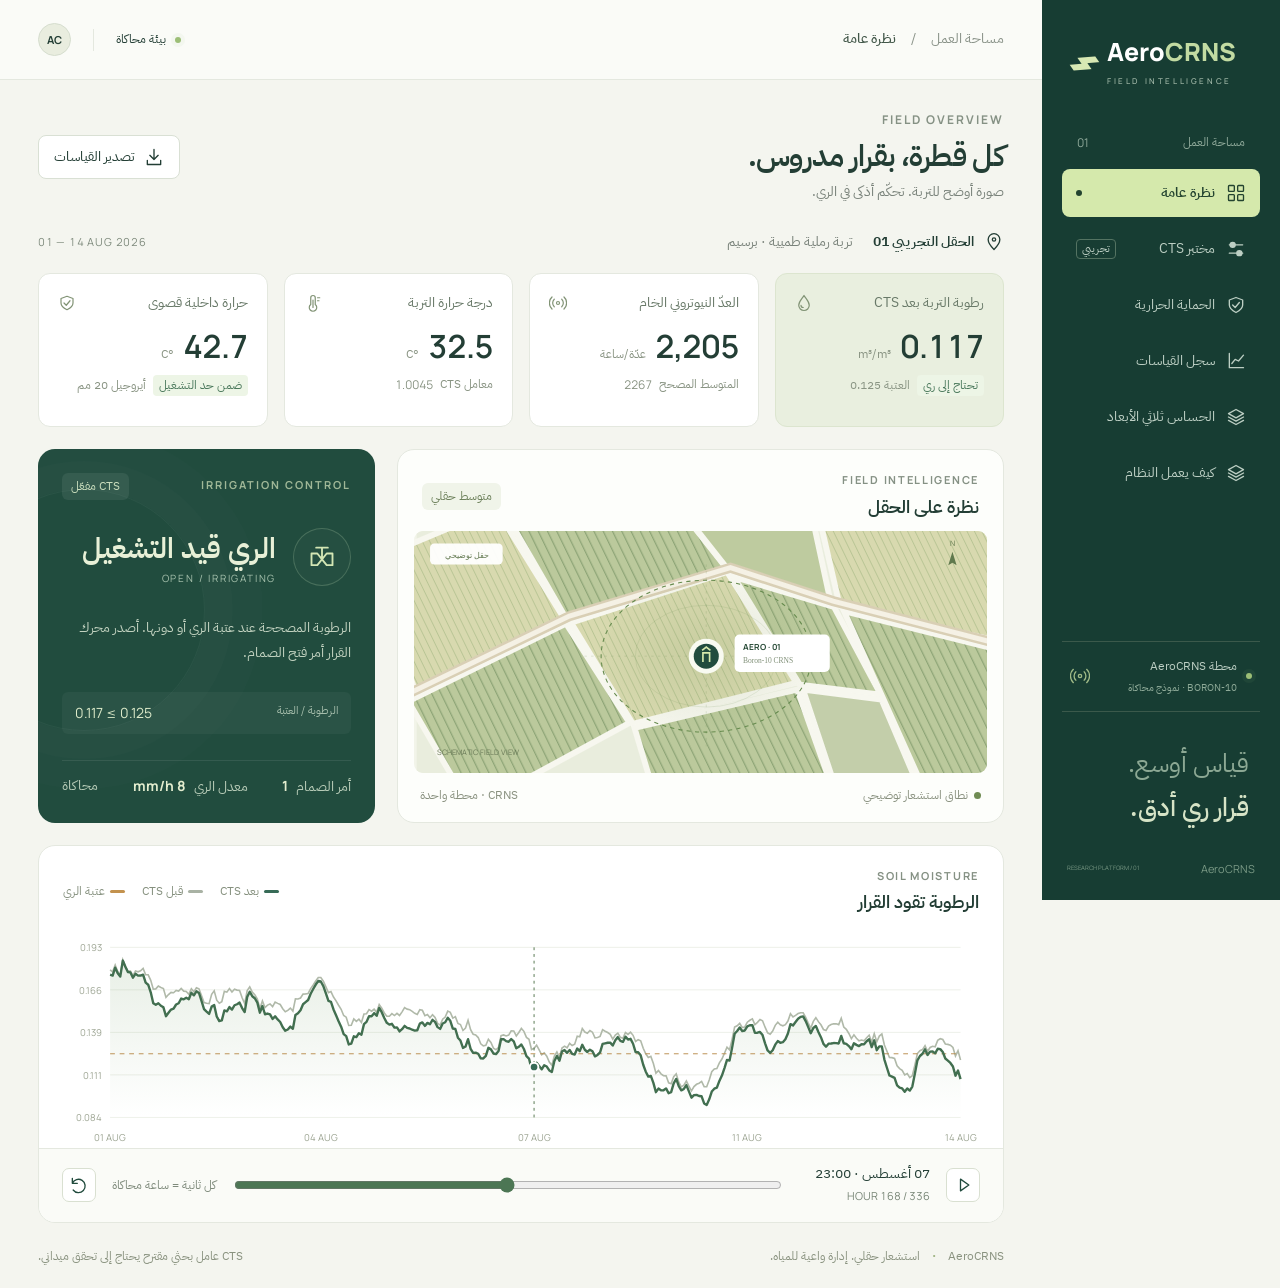
==== index.html @ ed7b2969 "Add files via upload" ====
<!DOCTYPE html>
<html lang="ar" dir="rtl">
<head>
<meta charset="UTF-8"><meta name="viewport" content="width=device-width, initial-scale=1.0">
<meta name="theme-color" content="#173e35"><meta name="description" content="AeroCRNS — منصة محاكاة رطوبة التربة، تصحيح CTS، والحماية الحرارية والتحكم الذكي في الري.">
<title>AeroCRNS — غرفة التحكم</title>
<link rel="icon" type="image/svg+xml" href="data:image/svg+xml,%3Csvg xmlns='http://www.w3.org/2000/svg' viewBox='0 0 64 64'%3E%3Crect width='64' height='64' rx='16' fill='%23173e35'/%3E%3Cpath d='M17 44C15 20 37 13 49 15C50 34 36 46 17 44Z' fill='%23c0d893'/%3E%3Cpath d='M16 49L39 26' stroke='%23f6f6ee' stroke-width='3'/%3E%3C/svg%3E">
<link rel="stylesheet" href="style.css"><link rel="stylesheet" href="views.css"><link rel="stylesheet" href="refinements.css">
<script src="data.js" defer></script><script src="model.js" defer></script><script src="app.js?v=sensor-20260916" defer></script>
</head>
<body>
<aside class="sidebar">
  <a href="#overview" class="brand" aria-label="AeroCRNS الرئيسية"><span class="brand-mark">⌁</span><span dir="ltr">Aero<span>CRNS</span><small>FIELD INTELLIGENCE</small></span></a>
  <div class="workspace-label">مساحة العمل <span>01</span></div>
  <nav aria-label="القائمة الرئيسية">
    <a href="#overview" data-view="overview" class="active"><i data-icon="grid"></i>نظرة عامة<span class="nav-dot"></span></a>
    <a href="#cts" data-view="cts"><i data-icon="sliders"></i>مختبر CTS<span class="tiny-tag">تجريبي</span></a>
    <a href="#thermal" data-view="thermal"><i data-icon="shield"></i>الحماية الحرارية</a>
    <a href="#records" data-view="records"><i data-icon="chart"></i>سجل القياسات</a>
    <a href="#method" data-view="method"><i data-icon="layers"></i>كيف يعمل النظام</a>
  </nav>
  <div class="sidebar-bottom"><div class="sensor-mini"><span class="status-dot"></span><div>محطة AeroCRNS<small>BORON-10 · نموذج محاكاة</small></div><i data-icon="radio"></i></div><p>قياس أوسع.<br><strong>قرار ري أدق.</strong></p><div class="side-foot">AeroCRNS <span>RESEARCH PLATFORM / 01</span></div></div>
</aside>
<div class="shell">
  <header class="topbar"><div class="breadcrumb">مساحة العمل <span>/</span> <strong id="crumb">نظرة عامة</strong></div><div class="top-actions"><span class="simulation-badge"><span class="status-dot"></span>بيئة محاكاة</span><span class="top-divider"></span><span class="avatar">AC</span></div></header>
  <main id="main"><div class="page-heading"><div><p class="eyebrow">FIELD OVERVIEW</p><h1>كل قطرة، بقرار مدروس.</h1><p class="muted">صورة أوضح للتربة. تحكّم أذكى في الري.</p></div><button class="btn" id="export"><i data-icon="download"></i>تصدير القياسات</button></div>
  <div class="context-bar"><div><i data-icon="pin"></i><strong>الحقل التجريبي 01</strong><span class="subtle">تربة رملية طميية · برسيم</span></div><span class="mono">01 — 14 AUG 2026</span></div>
  <section class="metrics" id="metrics"></section>
  <div class="overview-grid"><section class="panel map-panel"><div class="panel-head"><div><p class="eyebrow">FIELD INTELLIGENCE</p><h2>نظرة على الحقل</h2></div><span class="pill">متوسط حقلي</span></div><div id="field-map"></div><div class="map-bottom"><span><b class="legend-dot"></b>نطاق استشعار توضيحي</span><span>CRNS · محطة واحدة</span></div></section><section id="valve" class="valve-card"></section></div>
  <section class="panel trend-panel"><div class="panel-head"><div><p class="eyebrow">SOIL MOISTURE</p><h2>الرطوبة تقود القرار</h2></div><div class="chart-key"><span><b style="background:#376b57"></b>بعد CTS</span><span><b style="background:#a9b2a4"></b>قبل CTS</span><span><b style="background:#c3924e"></b>عتبة الري</span></div></div><div id="chart"></div><div id="timeline"></div></section>
  </main>
  <footer><span>AeroCRNS <b>·</b> استشعار حقلي. إدارة واعية للمياه.</span><span>CTS عامل بحثي مقترح يحتاج إلى تحقق ميداني.</span></footer>
</div>
<div id="toast" role="status"></div>
</body></html>
---- style.css ----
@import url('https://fonts.googleapis.com/css2?family=IBM+Plex+Sans+Arabic:wght@400;450;500;600;700&family=Manrope:wght@400;500;600;700;800&display=swap');
:root{--bg:#f4f5ef;--paper:#fff;--ink:#233e35;--muted:#7a837b;--green:#214b3d;--line:#e4e8df;--lime:#d5e9ac;--sand:#e9e4d2;--orange:#b8813d;--radius:17px}
*{box-sizing:border-box}body{margin:0;background:var(--bg);color:var(--ink);font-family:'IBM Plex Sans Arabic',Tahoma,sans-serif;font-size:16px;line-height:1.6}button,input,select{font:inherit}button,a,input,select{-webkit-tap-highlight-color:transparent}button,a{touch-action:manipulation}button{cursor:pointer}a{color:inherit;text-decoration:none}button:focus-visible,a:focus-visible,input:focus-visible,select:focus-visible{outline:3px solid #a6c575;outline-offset:4px}button{border:0}button:disabled{opacity:.45;cursor:default}svg{vertical-align:middle}.icon{width:20px;height:20px;fill:none;stroke:currentColor;stroke-width:1.6;stroke-linecap:round;stroke-linejoin:round;flex-shrink:0}h1,h2,h3,p{margin:0}h1{font-size:30px;font-weight:600;letter-spacing:-.7px;line-height:1.5}h2{font-size:20px;font-weight:600}h3{font-size:17px;font-weight:600}.muted,.subtle{color:var(--muted)}.mono,.number{font-family:Manrope,'IBM Plex Sans Arabic',sans-serif;direction:ltr;display:inline-block;font-variant-numeric:tabular-nums}.eyebrow{font-family:Manrope,sans-serif;font-size:11px;font-weight:700;letter-spacing:2px;color:#859184;margin-bottom:4px}.sidebar{width:238px;background:#173d33;color:#bdcfc4;position:fixed;right:0;top:0;bottom:0;z-index:20;padding:37px 20px 22px;display:flex;flex-direction:column}.brand{display:flex;align-items:center;gap:10px;margin:0 5px 47px;direction:ltr;color:white;font-family:Manrope,sans-serif;font-weight:800;font-size:25px;line-height:1.2}.brand>span>span{color:#c2dba2}.brand small{display:block;font-size:8px;letter-spacing:2.6px;font-weight:500;margin-top:9px;color:#a4baaa}.brand-mark{font-size:49px;line-height:1;transform:rotate(-35deg);color:#d7e8b3}.workspace-label{font-size:12px;padding:0 15px 17px;color:#8fa99a;display:flex;justify-content:space-between}.workspace-label span{font-family:Manrope}.sidebar nav{display:grid;gap:8px}.sidebar nav a{display:flex;align-items:center;gap:11px;min-height:48px;padding:11px 14px;font-size:14px;border-radius:8px;transition:.2s}.sidebar nav a:hover{background:#ffffff0c;color:white}.sidebar nav a.active{background:#d5e9ac;color:#23432f;font-weight:600}.nav-dot{width:6px;height:6px;border-radius:50%;background:#23432f;margin-right:auto}.tiny-tag{font-size:10px;border:1px solid #547362;border-radius:4px;padding:0 5px;margin-right:auto;white-space:nowrap}.sidebar-bottom{margin-top:auto;padding-top:38px}.sensor-mini{display:flex;gap:9px;align-items:center;padding:15px 8px;border-top:1px solid #3b594b;border-bottom:1px solid #3b594b;font-size:13px}.sensor-mini small{display:block;font-size:9px;color:#8eaa98;margin-top:4px}.sensor-mini>.icon{margin-right:auto;color:#a0ba87}.status-dot{width:6px;height:6px;border-radius:50%;background:#9cbe76;display:inline-block;box-shadow:0 0 0 4px #9cbe7611;flex-shrink:0}.sidebar-bottom p{font-size:26px;line-height:1.7;color:#8ca894;padding:30px 11px}.sidebar-bottom p strong{color:#d6e3c6;font-weight:500}.side-foot{font-family:Manrope;font-size:11px;display:flex;justify-content:space-between;color:#7b9a86;padding:0 5px}.side-foot span{font-size:6px;padding-top:4px}.shell{margin-right:238px}.topbar{height:80px;border-bottom:1px solid var(--line);padding:0 38px;display:flex;justify-content:space-between;align-items:center;background:#fafbf7}.breadcrumb{font-size:13px;color:#8a9389;display:flex;gap:15px}.breadcrumb strong{color:#425749;font-weight:500}.top-actions{display:flex;align-items:center;gap:22px}.simulation-badge{font-size:12px;display:flex;gap:9px;align-items:center}.top-divider{height:22px;width:1px;background:var(--line)}.avatar{background:#e9eddf;width:33px;height:33px;border:1px solid #d5ddce;border-radius:50%;display:grid;place-items:center;font-size:11px;font-family:Manrope;font-weight:700}main{max-width:1640px;margin:auto;padding:30px 38px 0}.page-heading{display:flex;align-items:center;justify-content:space-between;gap:15px;margin-bottom:27px}.page-heading .muted{font-size:14px;margin-top:3px}.btn{display:inline-flex;align-items:center;justify-content:center;gap:9px;background:white;border:1px solid #d9e0d4;border-radius:8px;padding:10px 15px;color:var(--ink);font-size:13px;white-space:nowrap;transition:.2s}.btn:hover{background:#edf2e6;border-color:#b6c6a4}.btn.primary{background:var(--green);color:white;border-color:var(--green)}.context-bar{display:flex;align-items:center;justify-content:space-between;font-size:13px;margin-bottom:20px;gap:12px}.context-bar>div{display:flex;align-items:center;gap:10px}.context-bar strong{font-weight:600}.context-bar .subtle{margin-right:10px}.context-bar .mono{font-size:11px;color:#7f8b7d;letter-spacing:.8px}.metrics{display:grid;grid-template-columns:repeat(4,minmax(0,1fr));gap:16px;margin-bottom:22px}.metric{background:#fff;border:1px solid var(--line);border-radius:12px;padding:18px 19px 15px;min-height:141px}.metric-top{display:flex;justify-content:space-between;align-items:center;font-size:13px;color:#687968;gap:8px}.metric-top .icon{width:18px;height:18px;color:#819375}.metric-value{display:flex;align-items:baseline;gap:9px;margin:9px 0 5px}.metric-value .number{font-size:32px;line-height:1.2;font-weight:600;letter-spacing:-1px}.metric-value small{font-size:12px;color:#899483}.metric-foot{font-size:11px;color:#899483;display:flex;gap:7px;align-items:center}.metric-foot em{font-style:normal;color:#4b795c;background:#edf5e6;border-radius:4px;padding:1px 6px;font-size:10px}.metric.featured{background:#e9efdf;border-color:#dce5cf}.panel{background:var(--paper);border:1px solid var(--line);border-radius:var(--radius);overflow:hidden}.panel-head{padding:21px 24px 16px;display:flex;align-items:center;justify-content:space-between;gap:15px}.panel-head h2{font-size:18px}.panel-head .eyebrow{font-size:10px;letter-spacing:1.7px}.pill{font-size:11px;padding:4px 9px;background:#f0f4e9;color:#6d815b;border-radius:6px;white-space:nowrap}.overview-grid{display:grid;grid-template-columns:minmax(0,1.8fr) minmax(280px,1fr);gap:22px;margin-bottom:22px}.map-panel{background:#fdfefb}.map-panel .panel-head{padding-bottom:10px}#field-map{height:242px;position:relative;background:#f2f4e9;overflow:hidden;margin:0 16px;border-radius:9px}#field-map>svg{height:100%;width:100%}.map-bottom{padding:13px 22px 16px;display:flex;justify-content:space-between;gap:10px;font-size:10px;color:#89917f}.map-bottom>span:first-child{display:flex;align-items:center;gap:6px}.legend-dot{width:7px;height:7px;background:#708c53;border-radius:50%}.valve-card{background:#214c3e;color:#fff;border-radius:var(--radius);padding:24px;position:relative;overflow:hidden;display:flex;flex-direction:column;justify-content:space-between}.valve-card:before{content:'';position:absolute;left:-75px;top:40px;width:240px;height:240px;border:1px solid #ffffff0b;border-radius:50%;box-shadow:0 0 0 28px #ffffff03,0 0 0 58px #ffffff02;pointer-events:none}.valve-head{display:flex;justify-content:space-between;align-items:center}.valve-head .eyebrow{color:#9fb797;font-size:10px}.valve-head .pill{background:#ffffff12;color:#c9ddbc}.valve-main{display:flex;align-items:center;gap:17px;margin:20px 0}.valve-symbol{height:58px;width:58px;border:1px solid #a7c8a344;display:grid;place-items:center;border-radius:50%;background:#ffffff05}.valve-symbol .icon{width:28px;height:28px;color:#d3e6b4}.valve-main h2{font-size:29px;color:#e8f0d7;line-height:1.4}.valve-main p{font-family:Manrope;font-size:10px;letter-spacing:1.8px;color:#a9c3af}.valve-reason{font-size:12px;line-height:1.9;color:#c1d1bf;margin-bottom:15px}.valve-equation{display:flex;justify-content:space-between;font-family:Manrope;background:#ffffff0a;padding:10px 13px;border-radius:6px;font-size:14px;color:#dceac9}.valve-equation small{font-family:'IBM Plex Sans Arabic';font-size:11px;color:#a5bdab}.valve-foot{display:flex;justify-content:space-between;gap:10px;margin-top:16px;padding-top:14px;border-top:1px solid #ffffff16;font-size:11px;color:#b7cbb7}.valve-foot b{color:#e3edcf;font-family:Manrope;margin-right:5px}.trend-panel{margin-bottom:24px}.chart-key{display:flex;gap:17px;font-size:11px;color:#85907e}.chart-key span{display:flex;align-items:center;gap:5px}.chart-key b{width:15px;height:3px;border-radius:2px}.chart-wrap{position:relative;margin:0 20px;direction:ltr}.chart-wrap svg{width:100%;height:215px;display:block}.chart-tip{position:absolute;top:15px;right:30px;font-size:12px;color:var(--ink);background:#fff;border:1px solid #dbe4d4;padding:9px;border-radius:8px;pointer-events:none;box-shadow:0 5px 20px #23432f12;direction:rtl;z-index:2}.timeline{background:#fafbf7;border-top:1px solid var(--line);padding:14px 23px;display:flex;gap:16px;align-items:center}.icon-btn{width:34px;height:34px;border:1px solid #d9e0d1;display:grid;place-items:center;background:#fff;color:var(--green);border-radius:7px;flex-shrink:0}.timeline input{flex:1;min-width:40px;accent-color:#4c7654;direction:ltr}.timeline-label{font-size:11px;white-space:nowrap;min-width:130px}.timeline-label .mono{font-size:11px;color:#788676}.timeline small{font-size:10px;color:#7f8b7c;white-space:nowrap}footer{max-width:1640px;margin:auto;padding:0 38px 22px;display:flex;justify-content:space-between;gap:20px;font-size:10px;color:#89927f}footer b{padding:0 9px;color:#9db282}#toast{position:fixed;bottom:25px;left:25px;z-index:100;padding:14px 20px;color:white;background:#173e35;border:1px solid #668b64;border-radius:10px;font-size:14px;box-shadow:0 8px 30px #173e3522;opacity:0;transform:translateY(20px);transition:.2s;pointer-events:none}#toast.show{opacity:1;transform:translateY(0)}
@media(min-width:1600px){main{padding-top:36px}.metric{min-height:154px}#field-map{height:290px}.chart-wrap svg{height:245px}}
@media(max-width:1150px){.sidebar{width:210px;padding-left:14px;padding-right:14px}.shell{margin-right:210px}main{padding:25px 25px 0}.topbar{padding:0 25px}.overview-grid{grid-template-columns:1.35fr 1fr}.metric{padding:15px 13px}.metric-value .number{font-size:28px}.metric-top{font-size:12px}.valve-card{padding:20px}footer{padding:0 25px 22px}.context-bar .subtle{display:none}}
@media(max-width:850px){.sidebar{width:78px;padding:24px 10px}.brand{font-size:0;margin:0 auto 35px}.brand small,.brand>span:nth-child(2),.workspace-label,.sidebar nav a span,.sidebar-bottom{display:none}.brand-mark{font-size:40px}.sidebar nav a{font-size:0;justify-content:center;padding:14px 10px}.sidebar nav a .icon{width:23px;height:23px}.shell{margin-right:78px}.metrics{grid-template-columns:repeat(2,1fr)}.overview-grid{grid-template-columns:1.3fr 1fr;gap:15px}.valve-card{padding:17px}.valve-main{gap:10px}.valve-main h2{font-size:23px}.valve-symbol{width:46px;height:46px}.panel-head{padding:18px}.chart-key{gap:10px}.timeline small{display:none}h1{font-size:27px}}
@media(max-width:640px){body{padding-bottom:66px}.sidebar{width:auto;left:0;top:auto;bottom:0;height:64px;padding:4px 6px;border-top:1px solid #365748}.brand{display:none}.sidebar nav{display:flex;justify-content:space-around;width:100%;gap:0}.sidebar nav a{flex-direction:column;gap:2px;font-size:9px!important;min-height:52px;padding:5px 6px;border-radius:6px}.sidebar nav a .icon{height:20px;width:20px}.shell{margin:0}.topbar{height:61px;padding:0 18px}.top-actions{gap:12px}.breadcrumb{font-size:11px;gap:8px}.simulation-badge{font-size:10px}.avatar{height:28px;width:28px}.top-divider{display:none}main{padding:22px 16px 0}.page-heading{margin-bottom:20px;align-items:flex-start}h1{font-size:23px}.page-heading .muted{font-size:12px}.eyebrow{font-size:9px}.page-heading .btn{font-size:0;padding:10px}.page-heading .btn .icon{width:18px;height:18px}.context-bar{font-size:11px}.context-bar .mono{font-size:9px}.metrics{gap:10px;margin-bottom:15px}.metric{min-height:130px;padding:14px}.metric-value .number{font-size:28px}.metric-foot{font-size:10px}.overview-grid{grid-template-columns:1fr}.map-panel{order:0}.valve-card{padding:20px}.valve-main{margin:16px 0}.valve-card:before{left:10px}.chart-key{font-size:9px;gap:8px}.trend-panel .panel-head{align-items:flex-start;flex-direction:column;gap:10px}.chart-wrap{margin:0 8px}.chart-wrap svg{height:205px}.timeline{padding:12px;gap:9px}.timeline-label{min-width:105px;font-size:10px}.timeline-label .mono{font-size:10px}footer{padding:0 18px 17px;flex-direction:column;gap:5px}.panel-head h2{font-size:18px}#field-map{height:225px}#toast{left:15px;right:15px;bottom:80px}}
---- views.css ----
.notice{display:flex;align-items:center;gap:14px;background:#eef1e1;border:1px solid #e0e6cb;border-radius:10px;padding:15px 20px;margin-bottom:24px;font-size:14px;color:#6c754b}.notice strong{font-weight:600;margin-left:12px}.notice span{display:inline}.muted-notice{background:#ecefe6;border-color:#e2e6db;color:#77816d}.lab-grid{display:grid;grid-template-columns:300px minmax(0,1fr);gap:22px;margin-bottom:25px;align-items:start}.controls-panel{position:sticky;top:20px}.controls-body{padding:0 23px 23px}.section-caption{font-size:14px;font-weight:600;margin:6px 0 16px}.control{display:block;margin-bottom:19px}.control>span{display:flex;align-items:center;justify-content:space-between;gap:12px;font-size:14px;margin-bottom:8px}.control output{font-size:13px;background:#f3f5ee;padding:2px 7px;border-radius:5px}.control input{display:block;width:100%;accent-color:#557d51;direction:ltr}.help{font-size:12px;color:#89917e;line-height:1.9}.select-label{display:flex;align-items:center;justify-content:space-between;font-size:14px;margin:19px 0 2px;gap:15px}select{border:1px solid #dce2d2;border-radius:7px;background:#f9faf5;color:#456041;padding:7px 10px;font-size:14px;max-width:100%}.control-divider{height:1px;background:var(--line);margin:24px 0}.switch{display:inline-flex;cursor:pointer}.switch input{position:absolute;opacity:0;width:40px;height:24px;margin:0}.switch>span{width:40px;height:23px;border-radius:20px;background:#c9d0c1;position:relative;pointer-events:none}.switch>span:before{content:'';position:absolute;width:17px;height:17px;border-radius:50%;background:white;top:3px;left:3px;transition:.2s}.switch input:checked+span{background:#63814c}.switch input:checked+span:before{left:20px}.switch input:focus-visible+span{outline:3px solid #adc38c;outline-offset:3px}.threshold-box{background:#f0f3e6;border-radius:9px;margin-top:17px;padding:15px;text-align:center;display:flex;flex-direction:column}.threshold-box>span{font-size:14px;color:#718365}.threshold-box strong{font-size:30px;margin:4px 0}.threshold-box code{font-size:11px;color:#8b957f}.compare-card{border:1px solid var(--line);background:#fff;border-radius:var(--radius);overflow:hidden;margin-bottom:16px}.comparison{display:flex;gap:15px;padding:15px 25px 24px;align-items:center}.comparison>div{flex:1;display:flex;flex-direction:column;align-items:center;gap:8px}.comparison>div>span{font-size:14px;color:#89947c}.comparison strong{font-size:42px;font-weight:600;letter-spacing:-1px;line-height:1.3}.comparison small{font-size:12px;color:#87977d}.comparison .after{color:#3e7148}.comparison .after small{color:#5f8954;background:#eef5e5;padding:2px 10px;border-radius:5px}.comparison-arrow{color:#a0af91}.comparison-summary{padding:12px 24px;background:#f9faf5;border-top:1px solid var(--line);display:flex;justify-content:space-between;gap:15px;font-size:12px;color:#7e8b72}.comparison-summary b{color:#567448;margin-right:6px}.mini-metrics{display:grid;grid-template-columns:repeat(3,minmax(0,1fr));gap:12px;margin-bottom:20px}.mini-metrics .metric{padding:14px;min-height:127px}.mini-metrics .number{font-size:26px}.mini-metrics .metric-value{flex-wrap:wrap;gap:3px}.pipeline{direction:ltr;display:grid;grid-template-columns:repeat(5,1fr);padding:0 20px 20px;gap:9px}.pipeline>div{background:#f2f5ec;border:1px solid #e8eddf;padding:10px;text-align:center;border-radius:7px;display:flex;flex-direction:column;gap:5px;font-family:Manrope}.pipeline small{font-size:11px;color:#8a967f}.pipeline strong{font-size:13px;font-weight:600;color:#3c6348}.pipeline>div:last-child{background:#284f3e}.pipeline>div:last-child strong{color:#d6e9b1}.padded{padding:0 24px 15px}.thermal-grid{display:grid;grid-template-columns:1.2fr 1fr;gap:24px;margin-bottom:24px}.thermal-visual{background:radial-gradient(ellipse at center,#eef1e2,transparent 65%);padding:10px 0 28px}.thermal-rings{position:relative;width:340px;height:340px;margin:10px auto}.ring{position:absolute;border-radius:50%;left:50%;top:50%;transform:translate(-50%,-50%)}.r1{width:310px;height:310px;background:repeating-conic-gradient(#dce7c755 0deg 1deg,transparent 1deg 4deg);border:1px solid #cbd8b5}.r2{width:266px;height:266px;background:#dce7c7;border:1px solid #bfcda8}.r3{width:222px;height:222px;background:#64816b;border:13px solid #355d49;box-shadow:0 0 0 5px #eff3e5}.r4{width:176px;height:176px;background:#f5f4e9;border:1px solid #b4c4a5}.thermal-core{position:absolute;inset:96px 75px;display:flex;flex-direction:column;align-items:center;justify-content:center;gap:4px}.thermal-core .icon{color:#739164;width:23px;height:23px}.thermal-core strong{font-size:42px;color:#3a6445}.thermal-core small{font-size:11px;color:#8c977e}.thermal-label{position:absolute;right:0;top:32px;background:white;border:1px solid #e3e8d9;padding:7px 10px;border-radius:6px;font-family:Manrope;font-size:9px;color:#8b987a;letter-spacing:1px}.thermal-label b{font-size:14px;color:#526d45}.thermal-legend{display:flex;justify-content:center;gap:18px;font-size:12px;color:#859278}.thermal-legend>span{display:flex;align-items:center;gap:6px}.thermal-legend b{display:inline-block;width:7px;height:7px;border-radius:50%}.thickness-choice{padding:22px;border-top:1px solid var(--line)}.thickness-choice p{font-size:14px;margin-bottom:15px}.thickness-choice>div{display:flex;gap:10px}.thickness-choice button{flex:1;background:#f6f7f0;border:1px solid #e1e7d7;border-radius:7px;padding:10px;font-family:Manrope;font-size:18px;color:#7b896e}.thickness-choice button small{display:block;font-size:10px}.thickness-choice button.selected{background:#284f3d;color:#e0edc8;border-color:#284f3d}.thermal-result{padding:25px 28px;background:#244d3d;border-radius:var(--radius);color:#e4edd6;margin-bottom:20px}.thermal-result .eyebrow{color:#a1b18e;font-size:11px}.thermal-result h2{font-size:22px}.big-temperature{font-size:66px;line-height:1.6;letter-spacing:-2px;font-weight:500}.big-temperature small{font-size:25px;letter-spacing:0;color:#a4bb96;margin-left:6px}.temp-scale{position:relative;height:7px;border-radius:10px;background:#ffffff17;direction:ltr}.temp-scale>div{height:100%;border-radius:10px;background:#c6d8a4}.temp-scale i{position:absolute;left:50%;height:17px;width:2px;background:#e3c496;top:-5px}.scale-labels{display:flex;justify-content:space-between;font-size:10px;color:#b1c1a4;direction:ltr;margin-top:10px;font-family:Manrope}.thermal-note{font-size:13px;margin-top:20px;color:#b9caae}.thermal-table{padding-bottom:5px}table{border-collapse:collapse;width:100%;font-size:14px}td,th{text-align:right;padding:12px 20px;border-bottom:1px solid #edf0e7}th{font-weight:500;background:#fafbf7;color:#8b947e;font-size:12px}td.mono{display:table-cell}.state-chip{padding:3px 9px;background:#eff1e9;color:#89917e;font-size:11px;border-radius:5px;white-space:nowrap}.state-chip.ok{color:#527146;background:#edf3e3}.state-chip.warn{color:#a7824b;background:#f6f0e2}.selected-row{background:#f1f5e9}.thermal-bottom{display:grid;grid-template-columns:1fr 1fr 1.3fr;gap:20px;margin-bottom:25px}.detail-stat{padding:23px}.detail-stat>span{font-size:14px;color:#78866b}.detail-stat>strong{font-size:34px;display:block;margin:12px 0 7px}.detail-stat strong small{font-size:16px;color:#849477}.detail-stat h3{font-family:Manrope;font-size:19px;margin:18px 0 10px}.detail-stat p{font-size:13px;color:#929a88;line-height:1.9}.table-scroll{overflow:auto}.records-table{white-space:nowrap;font-family:Manrope,'IBM Plex Sans Arabic';font-size:13px}.records-table td,.records-table th{padding:13px 17px}.records-table th{font-family:'IBM Plex Sans Arabic';font-size:12px}.table-time{background:none;color:#617c50;padding:0;font-family:'IBM Plex Sans Arabic';font-size:13px}.table-time:hover{text-decoration:underline}.pagination{display:flex;align-items:center;justify-content:space-between;padding:18px 23px;color:#859478;font-size:13px;gap:15px}.pagination>div{display:flex;gap:10px}.empty{text-align:center!important;padding:45px!important}.method-grid{display:grid;grid-template-columns:1.5fr 1fr;gap:22px;margin-bottom:22px;align-items:start}.flow-step{display:flex;gap:15px;padding:27px 22px;border-bottom:1px solid var(--line);position:relative}.flow-step:last-child{border:0}.step-number{font-family:Manrope;font-size:11px;color:#aab69c;padding-top:10px}.step-icon{width:36px;height:36px;border:1px solid #e1e8d8;border-radius:9px;display:grid;place-items:center;flex-shrink:0;color:#728b61;background:#f8faf3}.flow-step>div:last-child{min-width:0}.flow-step h2{font-size:19px}.flow-step p{font-size:14px;color:#87937c;line-height:1.9;margin:10px 0}.flow-step code{display:block;font-size:12px;background:#f4f6ee;padding:12px;color:#627653;border-radius:7px;overflow-wrap:anywhere}.method-notes{display:grid;gap:18px}.note-card{padding:24px}.note-card h2{font-size:19px;margin-top:12px}.note-card p{font-size:14px;color:#8a9380;line-height:1.9;margin-top:12px}.sources-card{margin-bottom:25px}.source-list{padding:0 24px 20px;display:grid;gap:18px}.source-list>div{display:flex;gap:15px;align-items:start}.source-list>div>span{font-size:12px;font-family:Manrope;color:#a2b18c}.source-list b{font-size:13px;font-weight:500;overflow-wrap:anywhere}.source-list small{display:block;font-size:13px;color:#8e9983;margin-top:5px}.sensor-grid{display:grid;grid-template-columns:minmax(0,1.9fr) minmax(260px,1fr);gap:22px;margin-bottom:24px;align-items:stretch}.scene-panel{display:flex;flex-direction:column}.scene-panel iframe{border:0;width:100%;min-height:520px;flex:1;background:#e9edde}.scene-bottom{padding:15px 20px;display:flex;justify-content:space-between;gap:15px;font-size:12px;color:#89977c}.layer-list{padding:0 18px}.layer-button{display:flex;align-items:center;gap:12px;padding:14px 10px;border-bottom:1px solid var(--line);width:100%;text-align:right;background:#fff;color:#526b49;border-radius:6px}.layer-button:hover,.layer-button.chosen{background:#f0f5e7}.layer-button>span{width:29px;height:29px;border-radius:50%;display:grid;place-items:center;font-size:10px;font-family:Manrope;color:white;text-shadow:0 1px 2px #314d28}.layer-button>div{flex:1}.layer-button strong{font-size:14px;font-weight:500}.layer-button small{display:block;font-family:Manrope;font-size:11px;color:#9baa8e}.layer-button>.icon{height:16px;width:16px;opacity:.5}.full{display:flex;width:calc(100% - 36px);margin:18px}.layers-panel .help{font-size:12px}
/* Readable Arabic working labels; compact metadata stays secondary. */
.sidebar nav a{font-size:14px}.metric-top,.context-bar,.btn,.valve-reason,.valve-foot,.timeline-label,.breadcrumb{font-size:14px}.metric-foot,.pill,.chart-key,.simulation-badge,.map-bottom,.timeline small,footer{font-size:12px}.metric-foot em{font-size:12px}.metric{min-height:154px}.metric-value{margin:13px 0 9px}.metric-value small{font-size:12px}.metric-foot{flex-wrap:wrap}.valve-main{margin:18px 0}.valve-reason{line-height:1.85}.valve-foot{flex-wrap:wrap}.eyebrow{font-size:12px}.panel-head .eyebrow{font-size:11px}.valve-head .eyebrow{font-size:11px}.workspace-label{font-size:12px}.tiny-tag{font-size:11px}.sidebar-bottom .sensor-mini{font-size:12px}.sidebar-bottom .sensor-mini small{font-size:10px}.chart-key{flex-wrap:wrap}.lab-results .panel-head{flex-wrap:wrap}.thermal-grid,.method-grid,.sensor-grid{min-width:0}.lab-results{min-width:0}.records-table{margin-bottom:0}main>section.panel:last-child{margin-bottom:24px}
@media(max-width:1200px){.lab-grid{grid-template-columns:275px minmax(0,1fr);gap:16px}.mini-metrics{grid-template-columns:repeat(2,1fr)}.mini-metrics .metric:last-child{grid-column:span 2}.mini-metrics .metric:last-child .metric-value{margin:9px 0}.lab-results .timeline small{display:none}.compare-card .panel-head{align-items:flex-start}.comparison strong{font-size:34px}.comparison-summary{flex-direction:column;gap:5px}.pipeline{grid-template-columns:repeat(3,1fr)}.sensor-grid{grid-template-columns:minmax(0,1.5fr) 270px}.scene-panel iframe{min-height:580px}}
@media(max-width:1000px){.lab-grid{grid-template-columns:1fr}.controls-panel{position:static}.controls-body{display:grid;grid-template-columns:1fr 1fr;gap:4px 25px}.controls-body>.section-caption,.controls-body>.control-divider,.controls-body>.help,.controls-body>.threshold-box{grid-column:1/-1}.controls-body>.section-caption{margin:5px 0 15px}.controls-body>.select-label{align-self:start;margin:0}.controls-body>.control-divider{margin:15px 0}.controls-body>.threshold-box{flex-direction:row;align-items:center;justify-content:space-between;gap:15px}.mini-metrics{grid-template-columns:repeat(3,1fr)}.mini-metrics .metric:last-child{grid-column:auto}.thermal-grid{grid-template-columns:1fr 1fr;gap:15px}.thermal-rings{width:290px;height:310px;transform:scale(.87);margin:0 auto}.thermal-legend{gap:9px;font-size:11px}.thermal-result{padding:22px}.thermal-bottom{gap:12px}.detail-stat{padding:18px}.method-grid{grid-template-columns:1fr}.method-notes{grid-template-columns:repeat(3,1fr);gap:12px}.note-card{padding:18px}.note-card p{font-size:13px}.sensor-grid{grid-template-columns:1fr}.scene-panel iframe{min-height:430px}.layer-list{display:grid;grid-template-columns:1fr 1fr;gap:0 10px}.scene-bottom{font-size:11px}}
@media(max-width:640px){.notice{align-items:start;font-size:13px;padding:13px;gap:10px}.notice strong,.notice span{display:block}.controls-body{display:block;padding:0 20px 20px}.controls-body>.threshold-box{display:flex;flex-direction:column;gap:0}.control>span,.select-label{font-size:14px}.select-label{margin:15px 0!important}.controls-body>.section-caption{margin-top:15px}.mini-metrics{gap:10px;grid-template-columns:repeat(2,1fr)}.mini-metrics .metric:last-child{grid-column:span 2}.comparison{padding:10px 14px 20px;gap:10px}.comparison>div>span{font-size:12px}.comparison strong{font-size:35px}.compare-card .panel-head{padding:18px 16px}.compare-card .panel-head h2{font-size:17px}.comparison-summary{font-size:12px}.mini-metrics .number{font-size:28px}.pipeline{padding:0 15px 15px}.thermal-grid{grid-template-columns:1fr}.thermal-rings{transform:none;width:330px;height:330px;max-width:100%;margin:10px auto}.thermal-bottom{grid-template-columns:1fr}.detail-stat>strong{margin:5px 0}.thermal-legend{font-size:12px}.method-notes{grid-template-columns:1fr}.note-card{padding:23px}.note-card p{font-size:14px}.flow-step{gap:10px;padding:23px 15px}.step-number{display:none}.flow-step code{font-size:11px}.flow-step h2{font-size:18px}.flow-step p{font-size:14px}.source-list{padding:0 18px 20px}.source-list b{font-size:12px}.layer-list{grid-template-columns:1fr}.scene-panel iframe{min-height:370px}.scene-bottom{flex-direction:column;gap:5px;font-size:12px}.context-bar{font-size:12px}.metric-top{font-size:13px}.metric-foot,.metric-foot em{font-size:11px}.metric{min-height:151px}.valve-foot{font-size:12px}.valve-main h2{font-size:27px}.timeline-label{font-size:11px}.sidebar nav a{font-size:0!important}.sidebar nav a .icon{height:23px;width:23px}.sidebar nav{align-items:center}.sidebar nav a{min-height:48px;padding:8px 13px}.sidebar nav a.active:after{content:'';height:3px;width:3px;background:currentColor;border-radius:50%;margin-top:3px}.breadcrumb{font-size:12px}.pagination{padding:15px}.pagination .btn{font-size:12px}.records-table th{font-size:13px}.table-time{font-size:14px}footer{font-size:11px}.thermal-core strong{font-size:40px}}
@media(prefers-reduced-motion:reduce){*{scroll-behavior:auto!important;transition:none!important}}
---- refinements.css ----
#field-map>svg{direction:ltr}.sidebar nav a[data-view="overview"]{--short:'الرئيسية'}.sidebar nav a[data-view="cts"]{--short:'CTS'}.sidebar nav a[data-view="thermal"]{--short:'الحماية'}.sidebar nav a[data-view="records"]{--short:'السجل'}.sidebar nav a[data-view="sensor"]{--short:'الحساس'}.sidebar nav a[data-view="method"]{--short:'المنهجية'}
@media(max-width:640px){.sidebar nav a:after,.sidebar nav a.active:after{content:var(--short);display:block;width:auto;height:auto;border:0;background:none;border-radius:0;margin:0;font-size:10px;font-family:'IBM Plex Sans Arabic',Tahoma,sans-serif}.sidebar nav a{padding:6px 8px;gap:3px;min-width:45px}.sidebar{height:68px}.sidebar nav a .icon{width:20px;height:20px}.scene-panel .panel-head{align-items:flex-start;flex-wrap:wrap}.thermal-rings{transform:scale(.95)}}
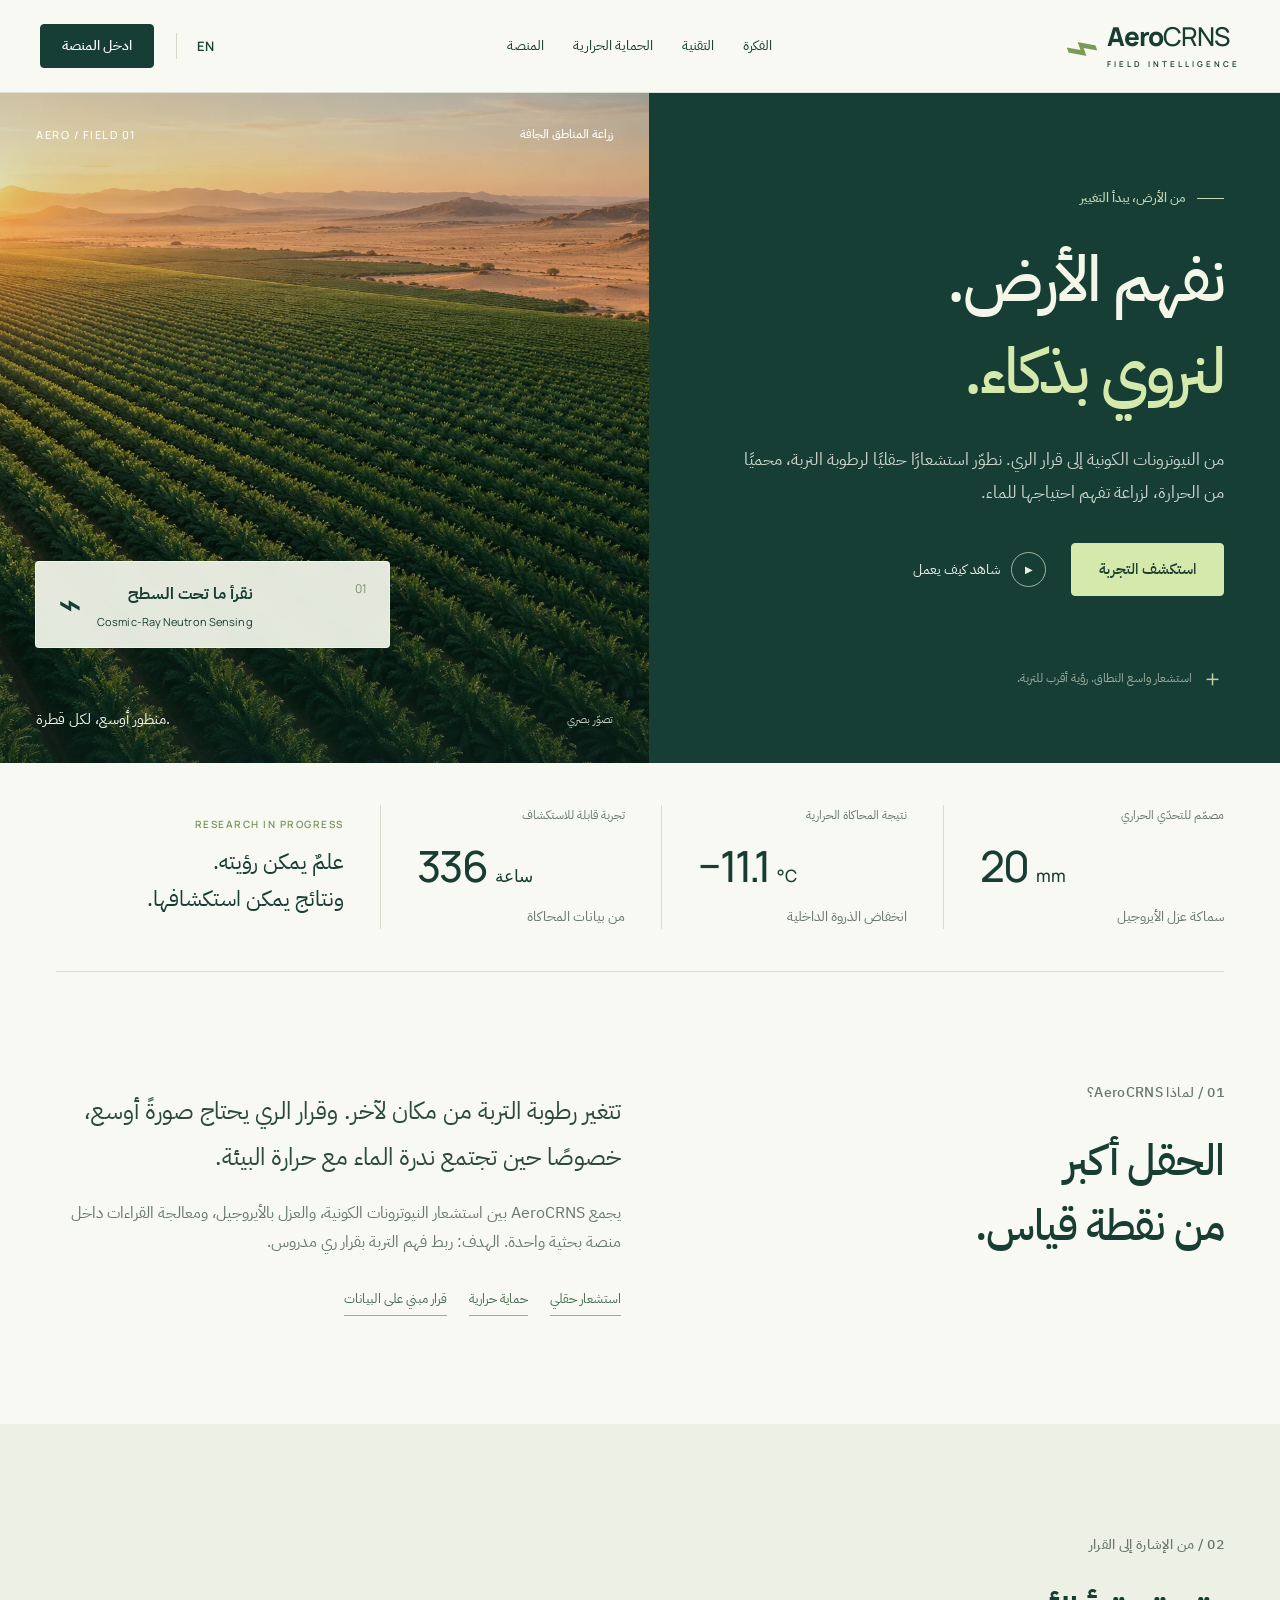
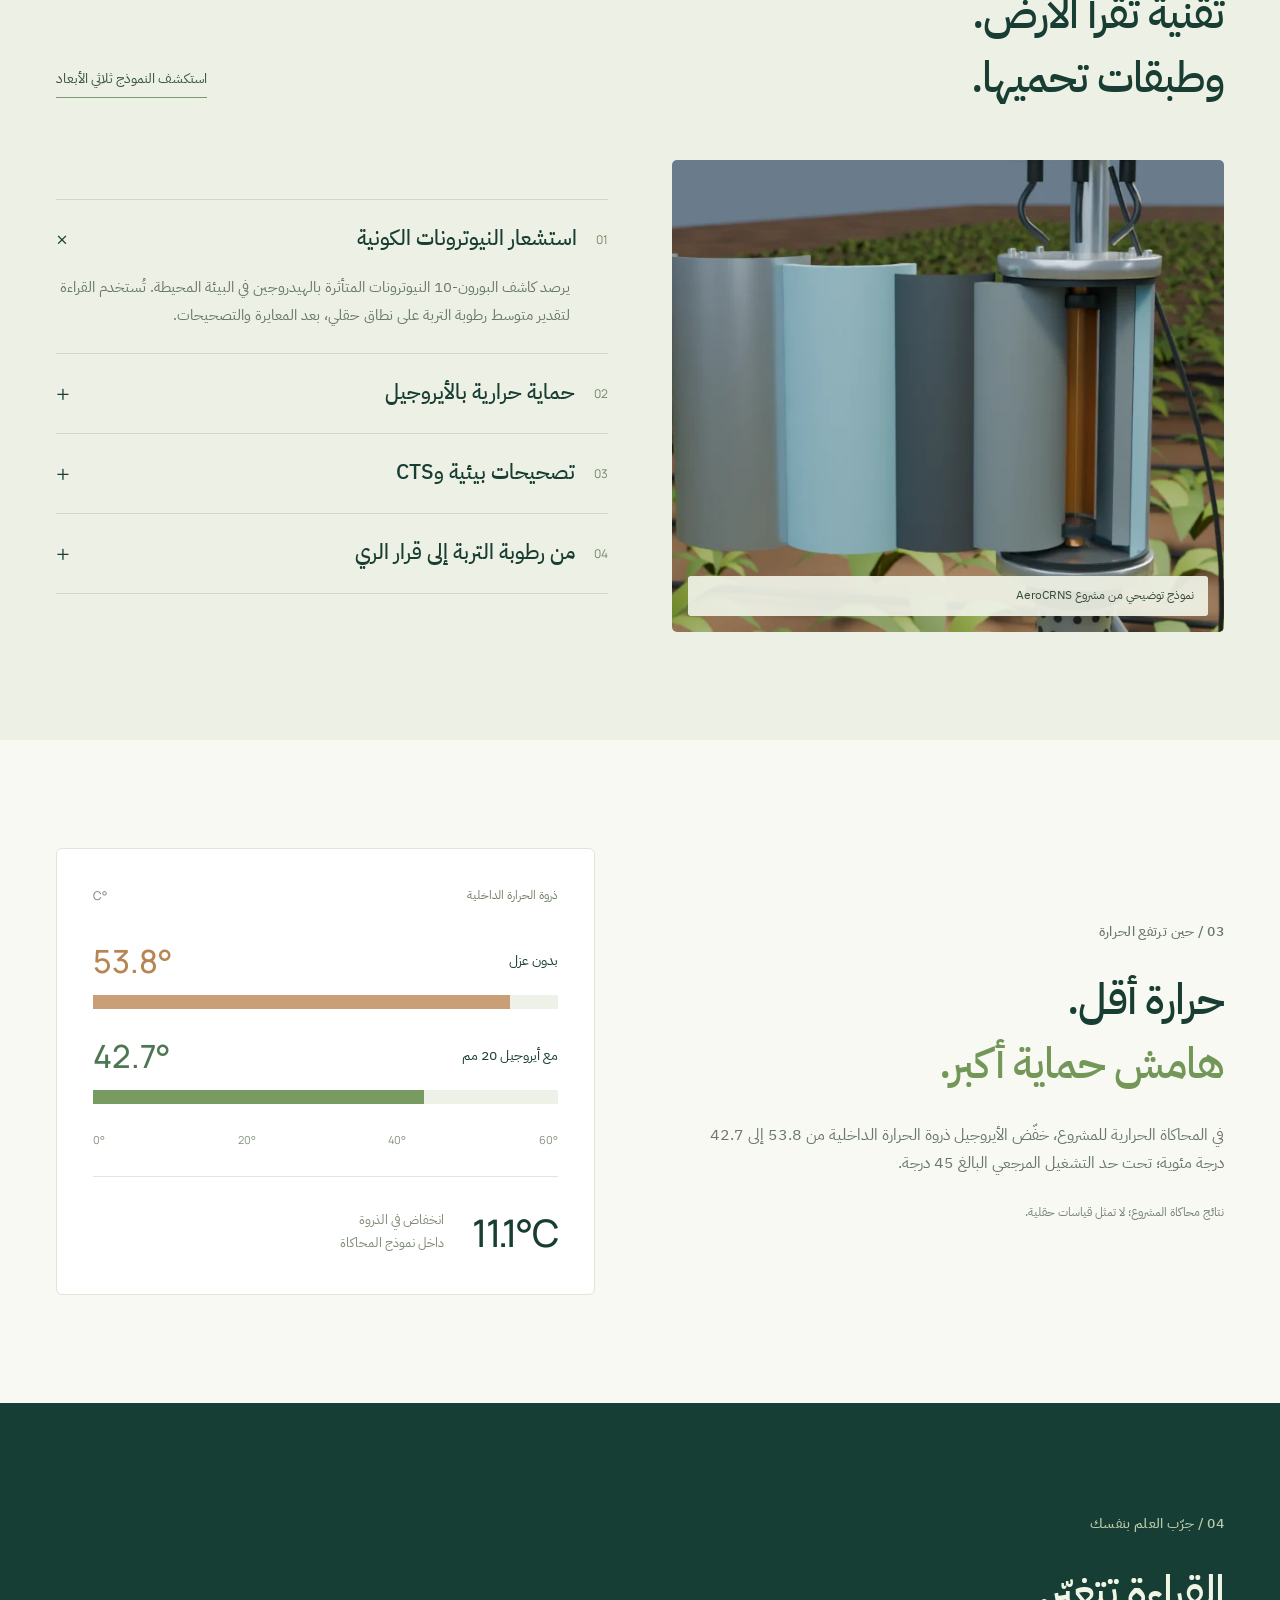
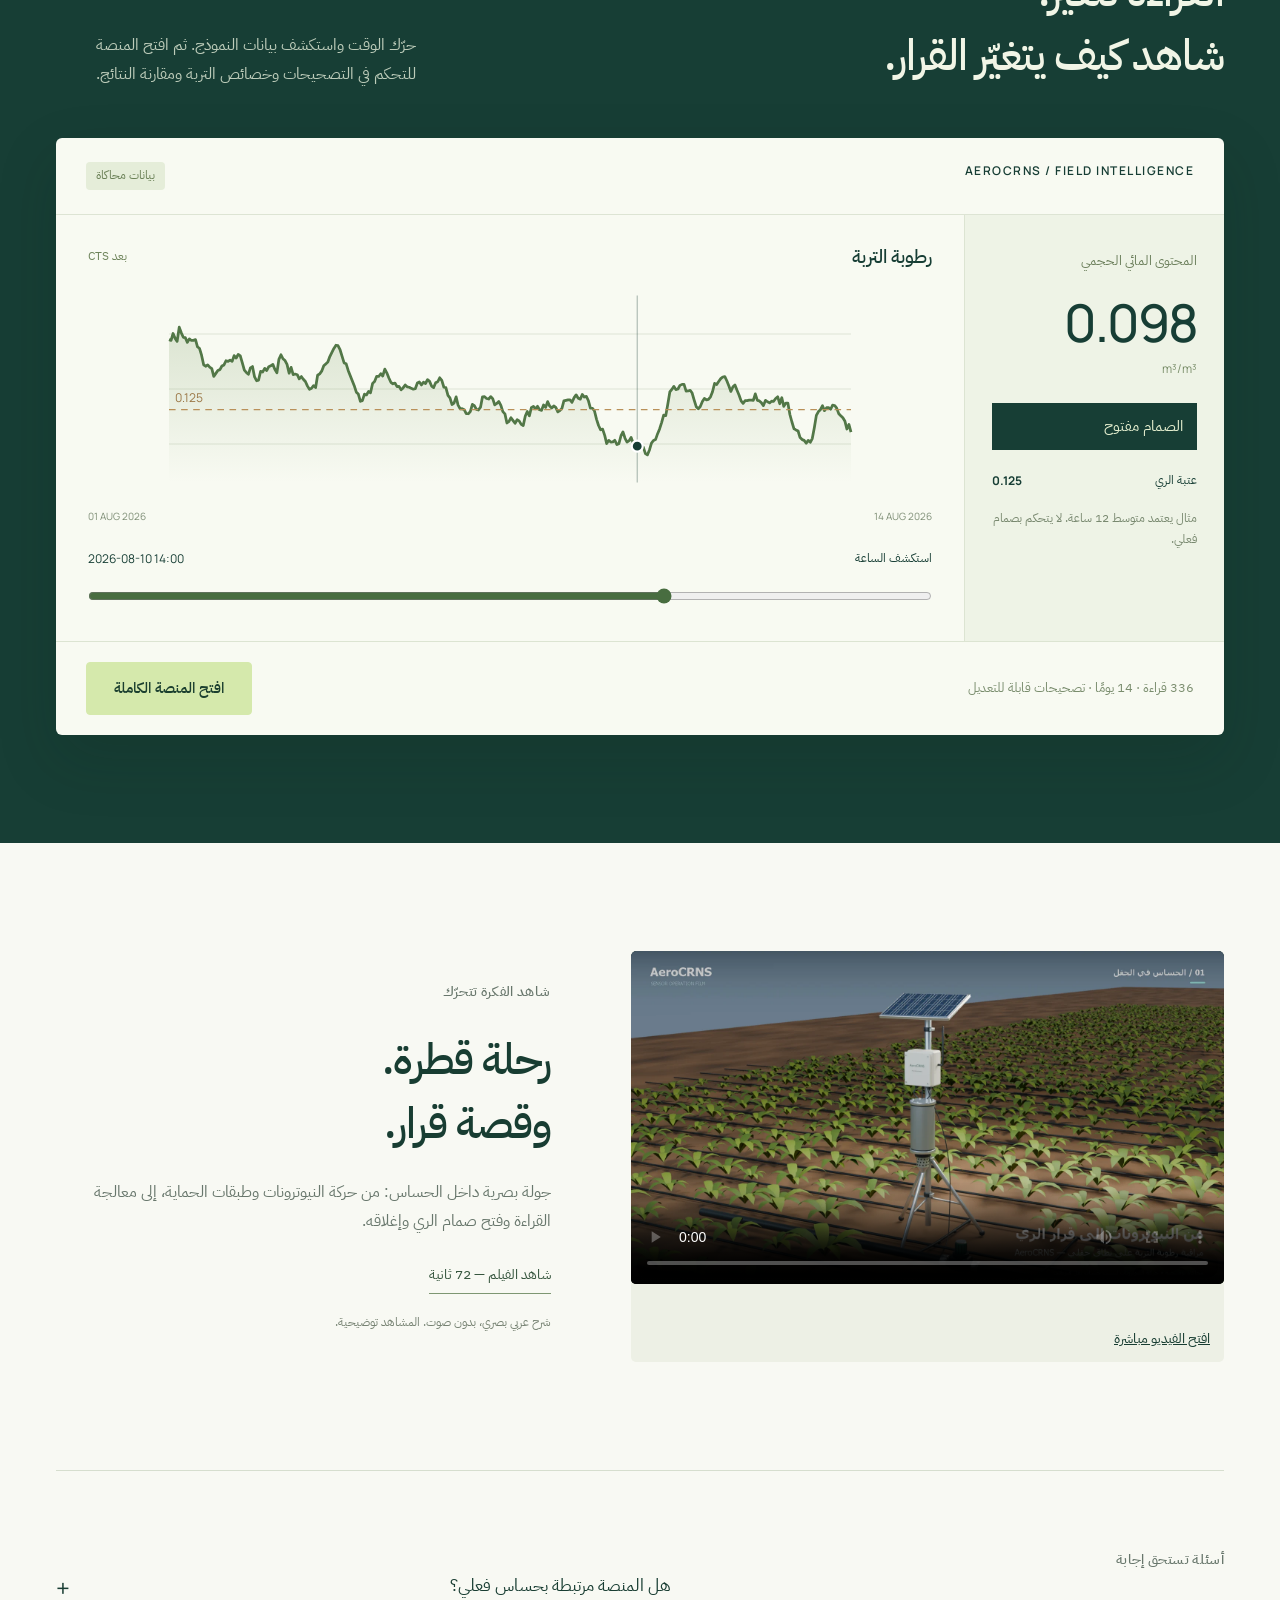
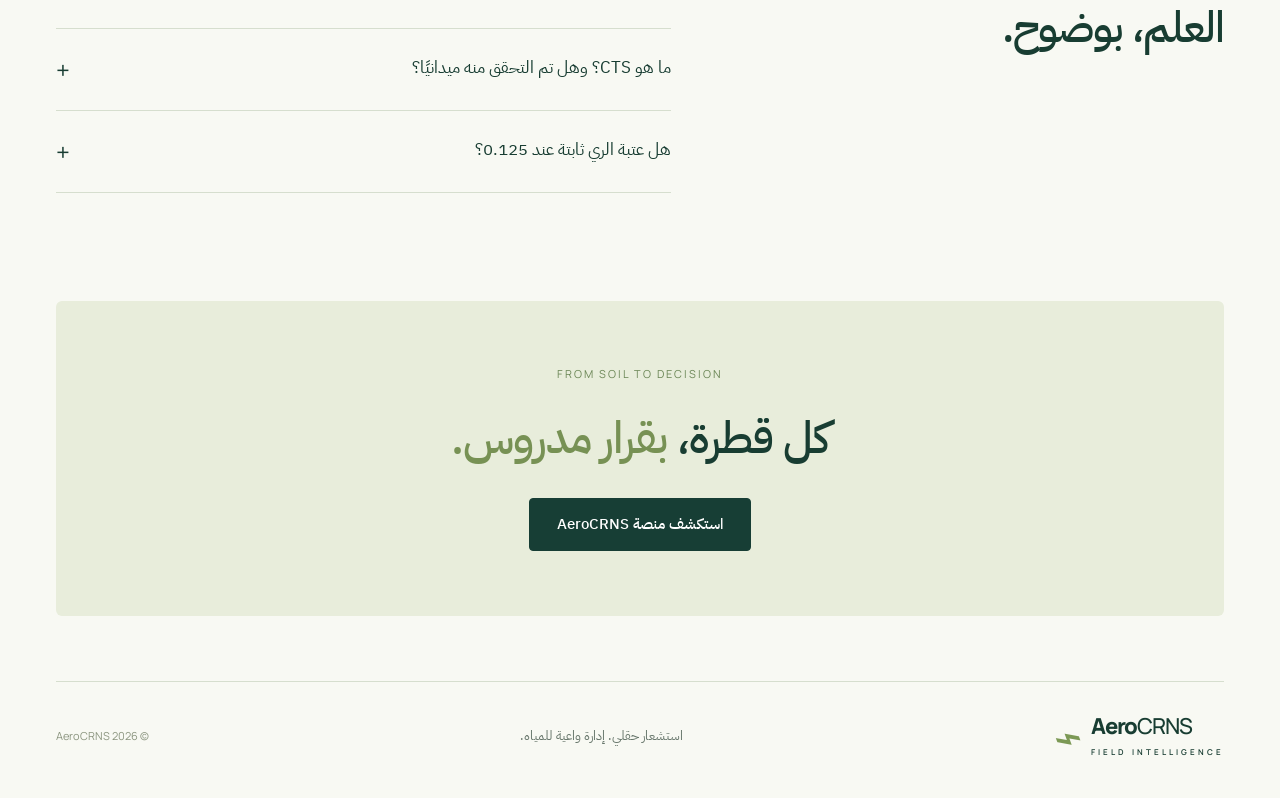
==== commit 13d2431a: "Publish AeroCRNS website with inline video and integrated platform" ====
--- a/index.html
+++ b/index.html
@@ -1,35 +1,49 @@
-<!DOCTYPE html>
+<!doctype html>
 <html lang="ar" dir="rtl">
 <head>
-<meta charset="UTF-8"><meta name="viewport" content="width=device-width, initial-scale=1.0">
-<meta name="theme-color" content="#173e35"><meta name="description" content="AeroCRNS — منصة محاكاة رطوبة التربة، تصحيح CTS، والحماية الحرارية والتحكم الذكي في الري.">
-<title>AeroCRNS — غرفة التحكم</title>
-<link rel="icon" type="image/svg+xml" href="data:image/svg+xml,%3Csvg xmlns='http://www.w3.org/2000/svg' viewBox='0 0 64 64'%3E%3Crect width='64' height='64' rx='16' fill='%23173e35'/%3E%3Cpath d='M17 44C15 20 37 13 49 15C50 34 36 46 17 44Z' fill='%23c0d893'/%3E%3Cpath d='M16 49L39 26' stroke='%23f6f6ee' stroke-width='3'/%3E%3C/svg%3E">
-<link rel="stylesheet" href="style.css"><link rel="stylesheet" href="views.css"><link rel="stylesheet" href="refinements.css">
-<script src="data.js" defer></script><script src="model.js" defer></script><script src="app.js?v=sensor-20260916" defer></script>
+<meta charset="utf-8"><meta name="viewport" content="width=device-width,initial-scale=1">
+<title>AeroCRNS — نفهم الأرض. لنروي بذكاء.</title>
+<meta name="description" content="AeroCRNS: استشعار رطوبة التربة على نطاق حقلي، حماية حرارية بالأيروجيل، ومنصة بحثية لقرارات الري الذكي.">
+<meta name="theme-color" content="#173e35"><link rel="icon" href="assets/favicon.svg" type="image/svg+xml">
+<link rel="preconnect" href="https://fonts.googleapis.com"><link rel="preconnect" href="https://fonts.gstatic.com" crossorigin>
+<link href="https://fonts.googleapis.com/css2?family=IBM+Plex+Sans+Arabic:wght@400;450;500;600;700&family=Manrope:wght@400;500;600;700;800&display=swap" rel="stylesheet">
+<link rel="stylesheet" href="style.css?v=20261006"><script src="platform/data.js" defer></script><script src="platform/model.js" defer></script><script src="site.js?v=20261006" defer></script>
 </head>
 <body>
-<aside class="sidebar">
-  <a href="#overview" class="brand" aria-label="AeroCRNS الرئيسية"><span class="brand-mark">⌁</span><span dir="ltr">Aero<span>CRNS</span><small>FIELD INTELLIGENCE</small></span></a>
-  <div class="workspace-label">مساحة العمل <span>01</span></div>
-  <nav aria-label="القائمة الرئيسية">
-    <a href="#overview" data-view="overview" class="active"><i data-icon="grid"></i>نظرة عامة<span class="nav-dot"></span></a>
-    <a href="#cts" data-view="cts"><i data-icon="sliders"></i>مختبر CTS<span class="tiny-tag">تجريبي</span></a>
-    <a href="#thermal" data-view="thermal"><i data-icon="shield"></i>الحماية الحرارية</a>
-    <a href="#records" data-view="records"><i data-icon="chart"></i>سجل القياسات</a>
-    <a href="#method" data-view="method"><i data-icon="layers"></i>كيف يعمل النظام</a>
-  </nav>
-  <div class="sidebar-bottom"><div class="sensor-mini"><span class="status-dot"></span><div>محطة AeroCRNS<small>BORON-10 · نموذج محاكاة</small></div><i data-icon="radio"></i></div><p>قياس أوسع.<br><strong>قرار ري أدق.</strong></p><div class="side-foot">AeroCRNS <span>RESEARCH PLATFORM / 01</span></div></div>
-</aside>
-<div class="shell">
-  <header class="topbar"><div class="breadcrumb">مساحة العمل <span>/</span> <strong id="crumb">نظرة عامة</strong></div><div class="top-actions"><span class="simulation-badge"><span class="status-dot"></span>بيئة محاكاة</span><span class="top-divider"></span><span class="avatar">AC</span></div></header>
-  <main id="main"><div class="page-heading"><div><p class="eyebrow">FIELD OVERVIEW</p><h1>كل قطرة، بقرار مدروس.</h1><p class="muted">صورة أوضح للتربة. تحكّم أذكى في الري.</p></div><button class="btn" id="export"><i data-icon="download"></i>تصدير القياسات</button></div>
-  <div class="context-bar"><div><i data-icon="pin"></i><strong>الحقل التجريبي 01</strong><span class="subtle">تربة رملية طميية · برسيم</span></div><span class="mono">01 — 14 AUG 2026</span></div>
-  <section class="metrics" id="metrics"></section>
-  <div class="overview-grid"><section class="panel map-panel"><div class="panel-head"><div><p class="eyebrow">FIELD INTELLIGENCE</p><h2>نظرة على الحقل</h2></div><span class="pill">متوسط حقلي</span></div><div id="field-map"></div><div class="map-bottom"><span><b class="legend-dot"></b>نطاق استشعار توضيحي</span><span>CRNS · محطة واحدة</span></div></section><section id="valve" class="valve-card"></section></div>
-  <section class="panel trend-panel"><div class="panel-head"><div><p class="eyebrow">SOIL MOISTURE</p><h2>الرطوبة تقود القرار</h2></div><div class="chart-key"><span><b style="background:#376b57"></b>بعد CTS</span><span><b style="background:#a9b2a4"></b>قبل CTS</span><span><b style="background:#c3924e"></b>عتبة الري</span></div></div><div id="chart"></div><div id="timeline"></div></section>
-  </main>
-  <footer><span>AeroCRNS <b>·</b> استشعار حقلي. إدارة واعية للمياه.</span><span>CTS عامل بحثي مقترح يحتاج إلى تحقق ميداني.</span></footer>
+<a class="skip-link" href="#main" data-ar="انتقل إلى المحتوى" data-en="Skip to content">انتقل إلى المحتوى</a>
+<header class="header"><div class="nav-wrap">
+<a class="brand" href="#" aria-label="AeroCRNS"><span class="brand-glyph" aria-hidden="true">⌁</span><span>Aero<span class="brand-light">CRNS</span><small>FIELD INTELLIGENCE</small></span></a>
+<nav id="navigation" aria-label="القائمة الرئيسية"><a href="#vision" data-ar="الفكرة" data-en="Our vision">الفكرة</a><a href="#technology" data-ar="التقنية" data-en="Technology">التقنية</a><a href="#thermal" data-ar="الحماية الحرارية" data-en="Thermal protection">الحماية الحرارية</a><a href="#experience" data-ar="المنصة" data-en="The platform">المنصة</a></nav>
+<div class="nav-actions"><button id="language" class="language" aria-label="Switch to English">EN</button><a class="button small" href="platform/index.html" data-ar="ادخل المنصة" data-en="Open platform">ادخل المنصة</a><button id="menu" class="menu" aria-expanded="false" aria-controls="navigation" aria-label="القائمة / Menu">☰</button></div>
+</div></header>
+<main id="main">
+<section class="hero">
+<div class="hero-copy"><p class="eyebrow"><span class="rule"></span><span data-ar="من الأرض، يبدأ التغيير" data-en="BETTER DECISIONS START BELOW THE SURFACE">من الأرض، يبدأ التغيير</span></p>
+<h1 data-ar="نفهم الأرض.<br><em>لنروي بذكاء.</em>" data-en="Understand the soil.<br><em>Water wisely.</em>">نفهم الأرض.<br><em>لنروي بذكاء.</em></h1>
+<p class="hero-description" data-ar="من النيوترونات الكونية إلى قرار الري. نطوّر استشعارًا حقليًا لرطوبة التربة، محميًا من الحرارة، لزراعة تفهم احتياجها للماء." data-en="From cosmic-ray neutrons to irrigation decisions. Developing field-scale soil moisture sensing, protected from heat, for agriculture that understands its water needs.">من النيوترونات الكونية إلى قرار الري. نطوّر استشعارًا حقليًا لرطوبة التربة، محميًا من الحرارة، لزراعة تفهم احتياجها للماء.</p>
+<div class="hero-buttons"><a class="button lime" href="#experience" data-ar="استكشف التجربة" data-en="Explore the experience">استكشف التجربة</a><button class="watch-button" data-play><span class="play-icon" aria-hidden="true">▶</span><span data-ar="شاهد كيف يعمل" data-en="See how it works">شاهد كيف يعمل</span></button></div>
+<div class="hero-foot"><span class="cross" aria-hidden="true">＋</span><span data-ar="استشعار واسع النطاق. رؤية أقرب للتربة." data-en="FIELD-SCALE SENSING. A CLOSER VIEW OF SOIL.">استشعار واسع النطاق. رؤية أقرب للتربة.</span></div>
 </div>
-<div id="toast" role="status"></div>
+<div class="hero-visual"><img id="hero-image" src="assets/hero.webp" alt="تصوّر زراعي لحقل في بيئة جافة" fetchpriority="high"><div class="image-shade"></div><div class="visual-top"><span>AERO / FIELD 01</span><span data-ar="زراعة المناطق الجافة" data-en="ARID-LAND AGRICULTURE">زراعة المناطق الجافة</span></div>
+<div class="field-tag"><span class="tag-icon" aria-hidden="true">⌁</span><div><strong data-ar="نقرأ ما تحت السطح" data-en="Reading beneath the surface">نقرأ ما تحت السطح</strong><span>Cosmic-Ray Neutron Sensing</span></div><span class="tag-number">01</span></div>
+<div class="visual-bottom"><span data-ar="منظور أوسع، لكل قطرة." data-en="A wider perspective. For every drop.">منظور أوسع، لكل قطرة.</span><span class="image-credit" data-ar="تصوّر بصري" data-en="CONCEPT VISUAL">تصوّر بصري</span></div></div>
+</section>
+<section class="proof-strip wrap" aria-label="ملامح المشروع"><div><span class="proof-label" data-ar="مصمّم للتحدّي الحراري" data-en="DESIGNED FOR HEAT">مصمّم للتحدّي الحراري</span><strong dir="ltr">20 <small>mm</small></strong><p data-ar="سماكة عزل الأيروجيل" data-en="Aerogel insulation thickness">سماكة عزل الأيروجيل</p></div><div><span class="proof-label" data-ar="نتيجة المحاكاة الحرارية" data-en="THERMAL SIMULATION RESULT">نتيجة المحاكاة الحرارية</span><strong dir="ltr">−11.1 <small>°C</small></strong><p data-ar="انخفاض الذروة الداخلية" data-en="Lower peak internal temperature">انخفاض الذروة الداخلية</p></div><div><span class="proof-label" data-ar="تجربة قابلة للاستكشاف" data-en="AN EXPLORABLE MODEL">تجربة قابلة للاستكشاف</span><strong dir="ltr">336 <small data-ar="ساعة" data-en="hours">ساعة</small></strong><p data-ar="من بيانات المحاكاة" data-en="Of simulation data">من بيانات المحاكاة</p></div><div class="proof-note"><span class="mini-label">RESEARCH IN PROGRESS</span><p data-ar="علمٌ يمكن رؤيته.<br>ونتائج يمكن استكشافها." data-en="Science you can see.<br>Results you can explore.">علمٌ يمكن رؤيته.<br>ونتائج يمكن استكشافها.</p></div></section>
+<section id="vision" class="section wrap vision"><div><p class="eyebrow" data-ar="01 / لماذا AeroCRNS؟" data-en="01 / WHY AEROCRNS?">01 / لماذا AeroCRNS؟</p><h2 data-ar="الحقل أكبر<br>من نقطة قياس." data-en="A field is more<br>than a single point.">الحقل أكبر<br>من نقطة قياس.</h2></div><div class="vision-body"><p class="large-copy" data-ar="تتغير رطوبة التربة من مكان لآخر. وقرار الري يحتاج صورةً أوسع، خصوصًا حين تجتمع ندرة الماء مع حرارة البيئة." data-en="Soil moisture varies across a field. Irrigation needs a wider view, especially where water scarcity meets extreme heat.">تتغير رطوبة التربة من مكان لآخر. وقرار الري يحتاج صورةً أوسع، خصوصًا حين تجتمع ندرة الماء مع حرارة البيئة.</p><p data-ar="يجمع AeroCRNS بين استشعار النيوترونات الكونية، والعزل بالأيروجيل، ومعالجة القراءات داخل منصة بحثية واحدة. الهدف: ربط فهم التربة بقرار ري مدروس." data-en="AeroCRNS brings cosmic-ray neutron sensing, aerogel insulation and data processing together in one research platform. The goal: connect an understanding of soil with informed irrigation.">يجمع AeroCRNS بين استشعار النيوترونات الكونية، والعزل بالأيروجيل، ومعالجة القراءات داخل منصة بحثية واحدة. الهدف: ربط فهم التربة بقرار ري مدروس.</p><div class="principles"><span data-ar="استشعار حقلي" data-en="Field-scale sensing">استشعار حقلي</span><span data-ar="حماية حرارية" data-en="Thermal protection">حماية حرارية</span><span data-ar="قرار مبني على البيانات" data-en="Data-informed decisions">قرار مبني على البيانات</span></div></div></section>
+<section id="technology" class="technology"><div class="wrap section"><div class="section-heading"><div><p class="eyebrow" data-ar="02 / من الإشارة إلى القرار" data-en="02 / FROM SIGNAL TO DECISION">02 / من الإشارة إلى القرار</p><h2 data-ar="تقنية تقرأ الأرض.<br>وطبقات تحميها." data-en="Technology that reads the soil.<br>Layers that protect it.">تقنية تقرأ الأرض.<br>وطبقات تحميها.</h2></div><a href="platform/scene.html" class="text-link" data-ar="استكشف النموذج ثلاثي الأبعاد" data-en="Explore the 3D model">استكشف النموذج ثلاثي الأبعاد</a></div>
+<div class="tech-grid"><div class="tech-visual"><img src="assets/sensor-layers.webp" loading="lazy" alt="نموذج Blender يوضح طبقات حساس AeroCRNS"><span class="visual-caption" data-ar="نموذج توضيحي من مشروع AeroCRNS" data-en="Illustrative model from the AeroCRNS project">نموذج توضيحي من مشروع AeroCRNS</span></div><div class="tech-steps">
+<details open><summary><span>01</span><h3 data-ar="استشعار النيوترونات الكونية" data-en="Cosmic-ray neutron sensing">استشعار النيوترونات الكونية</h3><b>+</b></summary><p data-ar="يرصد كاشف البورون-10 النيوترونات المتأثرة بالهيدروجين في البيئة المحيطة. تُستخدم القراءة لتقدير متوسط رطوبة التربة على نطاق حقلي، بعد المعايرة والتصحيحات." data-en="A Boron-10 detector measures neutrons influenced by hydrogen in the surrounding environment. After calibration and corrections, the signal estimates field-scale soil moisture.">يرصد كاشف البورون-10 النيوترونات المتأثرة بالهيدروجين في البيئة المحيطة. تُستخدم القراءة لتقدير متوسط رطوبة التربة على نطاق حقلي، بعد المعايرة والتصحيحات.</p></details>
+<details><summary><span>02</span><h3 data-ar="حماية حرارية بالأيروجيل" data-en="Aerogel thermal protection">حماية حرارية بالأيروجيل</h3><b>+</b></summary><p data-ar="غلاف من أيروجيل السيليكا الكاره للماء بسمك 20 مم يحدّ من انتقال الحرارة إلى الحساس. قورنت ذروة الحرارة الداخلية في نموذج المشروع مع الحالة غير المعزولة." data-en="A 20 mm hydrophobic silica aerogel sleeve limits heat transfer to the sensor. The project compares peak internal temperature with an uninsulated configuration.">غلاف من أيروجيل السيليكا الكاره للماء بسمك 20 مم يحدّ من انتقال الحرارة إلى الحساس. قورنت ذروة الحرارة الداخلية في نموذج المشروع مع الحالة غير المعزولة.</p></details>
+<details><summary><span>03</span><h3 data-ar="تصحيحات بيئية وCTS" data-en="Environmental corrections & CTS">تصحيحات بيئية وCTS</h3><b>+</b></summary><p data-ar="تُصحّح القراءات للضغط والرطوبة الجوية وشدة الأشعة الكونية، ثم يُختبر معامل CTS الحراري المقترح. يمكن تشغيله وإيقافه ومقارنة أثره في المنصة." data-en="Readings are corrected for pressure, atmospheric humidity and cosmic-ray intensity, then the proposed thermal CTS factor is tested. Switch it on or off to compare its effect.">تُصحّح القراءات للضغط والرطوبة الجوية وشدة الأشعة الكونية، ثم يُختبر معامل CTS الحراري المقترح. يمكن تشغيله وإيقافه ومقارنة أثره في المنصة.</p></details>
+<details><summary><span>04</span><h3 data-ar="من رطوبة التربة إلى قرار الري" data-en="From soil moisture to irrigation">من رطوبة التربة إلى قرار الري</h3><b>+</b></summary><p data-ar="تُقارن الرطوبة المصححة بعتبة محسوبة من خصائص التربة والمحصول. يصدر النموذج قرار فتح الصمام أو إغلاقه؛ ويمكن تتبّع كل خطوة في سجل المحاكاة." data-en="Corrected moisture is compared with a threshold calculated from soil and crop parameters. The model decides whether to open or close the valve; each step is available in the simulation log.">تُقارن الرطوبة المصححة بعتبة محسوبة من خصائص التربة والمحصول. يصدر النموذج قرار فتح الصمام أو إغلاقه؛ ويمكن تتبّع كل خطوة في سجل المحاكاة.</p></details>
+</div></div></div></section>
+<section id="thermal" class="section wrap thermal"><div class="thermal-copy"><p class="eyebrow" data-ar="03 / حين ترتفع الحرارة" data-en="03 / WHEN TEMPERATURES RISE">03 / حين ترتفع الحرارة</p><h2 data-ar="حرارة أقل.<br><em>هامش حماية أكبر.</em>" data-en="Less heat.<br><em>More protection.</em>">حرارة أقل.<br><em>هامش حماية أكبر.</em></h2><p data-ar="في المحاكاة الحرارية للمشروع، خفّض الأيروجيل ذروة الحرارة الداخلية من 53.8 إلى 42.7 درجة مئوية؛ تحت حد التشغيل المرجعي البالغ 45 درجة." data-en="In the project's thermal simulation, aerogel reduced the peak internal temperature from 53.8 to 42.7°C—below the 45°C reference operating limit.">في المحاكاة الحرارية للمشروع، خفّض الأيروجيل ذروة الحرارة الداخلية من 53.8 إلى 42.7 درجة مئوية؛ تحت حد التشغيل المرجعي البالغ 45 درجة.</p><p class="research-note" data-ar="نتائج محاكاة المشروع؛ لا تمثل قياسات حقلية." data-en="Project simulation results; not field measurements.">نتائج محاكاة المشروع؛ لا تمثل قياسات حقلية.</p></div><div class="thermal-chart"><div class="chart-top"><span data-ar="ذروة الحرارة الداخلية" data-en="PEAK INTERNAL TEMPERATURE">ذروة الحرارة الداخلية</span><span>°C</span></div><div class="bar-row"><div><span data-ar="بدون عزل" data-en="Uninsulated">بدون عزل</span><strong>53.8°</strong></div><div class="bar-track"><span style="width:89.67%" class="hot-bar"></span></div></div><div class="bar-row"><div><span data-ar="مع أيروجيل 20 مم" data-en="With 20 mm aerogel">مع أيروجيل 20 مم</span><strong class="cool-value">42.7°</strong></div><div class="bar-track"><span style="width:71.17%" class="cool-bar"></span></div></div><div class="chart-scale" dir="ltr"><span>0°</span><span>20°</span><span>40°</span><span>60°</span></div><div class="thermal-result"><strong dir="ltr">11.1°C</strong><span data-ar="انخفاض في الذروة<br>داخل نموذج المحاكاة" data-en="Lower peak temperature<br>in the simulation model">انخفاض في الذروة<br>داخل نموذج المحاكاة</span></div></div></section>
+<section id="experience" class="experience"><div class="wrap section"><div class="section-heading"><div><p class="eyebrow" data-ar="04 / جرّب العلم بنفسك" data-en="04 / EXPLORE THE SCIENCE">04 / جرّب العلم بنفسك</p><h2 data-ar="القراءة تتغيّر.<br>شاهد كيف يتغيّر القرار." data-en="Readings change.<br>Watch the decision follow.">القراءة تتغيّر.<br>شاهد كيف يتغيّر القرار.</h2></div><p data-ar="حرّك الوقت واستكشف بيانات النموذج. ثم افتح المنصة للتحكم في التصحيحات وخصائص التربة ومقارنة النتائج." data-en="Move through the model's timeline. Open the platform to adjust corrections and soil parameters, then compare results.">حرّك الوقت واستكشف بيانات النموذج. ثم افتح المنصة للتحكم في التصحيحات وخصائص التربة ومقارنة النتائج.</p></div><div class="simulation"><div class="simulation-header"><span class="mini-label">AEROCRNS / FIELD INTELLIGENCE</span><span class="simulation-badge" data-ar="بيانات محاكاة" data-en="SIMULATION DATA">بيانات محاكاة</span></div><div class="sim-grid"><div class="sim-chart"><div class="sim-chart-title"><h3 data-ar="رطوبة التربة" data-en="Soil moisture">رطوبة التربة</h3><span data-ar="بعد CTS" data-en="After CTS">بعد CTS</span></div><svg id="moisture-chart" viewBox="0 0 640 200" role="img" aria-label="رسم بياني لرطوبة التربة في المحاكاة"></svg><div class="timeline-labels" dir="ltr"><span>01 AUG 2026</span><span>14 AUG 2026</span></div><label class="range-label" for="hour"><span data-ar="استكشف الساعة" data-en="Explore the hour">استكشف الساعة</span><output id="hour-label"></output></label><input id="hour" type="range" min="0" max="335" value="230" step="1" aria-label="ساعة المحاكاة / Simulation hour"></div><div class="sim-reading" aria-live="polite"><span data-ar="المحتوى المائي الحجمي" data-en="Volumetric water content">المحتوى المائي الحجمي</span><strong id="vwc" dir="ltr"></strong><small>m³/m³</small><div id="valve-state"></div><div class="sim-threshold"><span data-ar="عتبة الري" data-en="Irrigation threshold">عتبة الري</span><b dir="ltr">0.125</b></div><p data-ar="مثال يعتمد متوسط 12 ساعة. لا يتحكم بصمام فعلي." data-en="Example using a 12-hour average. No physical valve is connected.">مثال يعتمد متوسط 12 ساعة. لا يتحكم بصمام فعلي.</p></div></div><div class="simulation-footer"><span data-ar="336 قراءة · 14 يومًا · تصحيحات قابلة للتعديل" data-en="336 readings · 14 days · Adjustable corrections">336 قراءة · 14 يومًا · تصحيحات قابلة للتعديل</span><a class="button lime" href="platform/index.html" data-ar="افتح المنصة الكاملة" data-en="Open the full platform">افتح المنصة الكاملة</a></div></div></div></section>
+<section class="section wrap film-section"><div class="film-cover"><video id="inline-film" controls playsinline preload="metadata" poster="assets/film-poster.webp" aria-label="فيلم AeroCRNS الكامل"><source src="assets/aerocrns-full-video.mp4" type="video/mp4">Your browser does not support HTML video.</video><p id="film-status" class="research-note" role="status" hidden></p><a class="video-fallback" href="assets/aerocrns-full-video.mp4" target="_blank" rel="noopener" data-ar="افتح الفيديو مباشرة" data-en="Open video directly">افتح الفيديو مباشرة</a></div><div><p class="eyebrow" data-ar="شاهد الفكرة تتحرّك" data-en="SEE THE IDEA IN MOTION">شاهد الفكرة تتحرّك</p><h2 data-ar="رحلة قطرة.<br>وقصة قرار." data-en="The journey to<br>a better decision.">رحلة قطرة.<br>وقصة قرار.</h2><p data-ar="جولة بصرية داخل الحساس: من حركة النيوترونات وطبقات الحماية، إلى معالجة القراءة وفتح صمام الري وإغلاقه." data-en="A visual journey inside the sensor: from neutron paths and protective layers to processing readings and opening or closing the irrigation valve.">جولة بصرية داخل الحساس: من حركة النيوترونات وطبقات الحماية، إلى معالجة القراءة وفتح صمام الري وإغلاقه.</p><button class="text-link" data-play data-ar="شاهد الفيلم — 72 ثانية" data-en="Watch the film — 72 seconds">شاهد الفيلم — 72 ثانية</button><small class="research-note" data-ar="شرح عربي بصري، بدون صوت. المشاهد توضيحية." data-en="Arabic visual explanations, no audio. Illustrative scenes.">شرح عربي بصري، بدون صوت. المشاهد توضيحية.</small></div></section>
+<section class="wrap section faq-section"><div><p class="eyebrow" data-ar="أسئلة تستحق إجابة" data-en="QUESTIONS WORTH ASKING">أسئلة تستحق إجابة</p><h2 data-ar="العلم، بوضوح." data-en="The science, clearly.">العلم، بوضوح.</h2></div><div class="faq"><details><summary data-ar="هل المنصة مرتبطة بحساس فعلي؟" data-en="Is the platform connected to a physical sensor?">هل المنصة مرتبطة بحساس فعلي؟</summary><p data-ar="النسخة الحالية بيئة محاكاة بحثية تعتمد 336 قراءة ساعية من ملف المشروع. لا تتصل بحساس ميداني أو صمام فعلي." data-en="The current research simulation uses 336 hourly records from the project workbook. It is not connected to a field sensor or physical valve.">النسخة الحالية بيئة محاكاة بحثية تعتمد 336 قراءة ساعية من ملف المشروع. لا تتصل بحساس ميداني أو صمام فعلي.</p></details><details><summary data-ar="ما هو CTS؟ وهل تم التحقق منه ميدانيًا؟" data-en="What is CTS? Has it been field-validated?">ما هو CTS؟ وهل تم التحقق منه ميدانيًا؟</summary><p data-ar="CTS معامل تصحيح حراري بحثي مقترح مرتبط بدرجة حرارة التربة. تتيح المنصة دراسة أثره؛ ولا يزال يحتاج إلى تحقق ميداني مستقل." data-en="CTS is a proposed research correction factor related to soil temperature. The platform explores its effect; independent field validation is still needed.">CTS معامل تصحيح حراري بحثي مقترح مرتبط بدرجة حرارة التربة. تتيح المنصة دراسة أثره؛ ولا يزال يحتاج إلى تحقق ميداني مستقل.</p></details><details><summary data-ar="هل عتبة الري ثابتة عند 0.125؟" data-en="Is the irrigation threshold always 0.125?">هل عتبة الري ثابتة عند 0.125؟</summary><p data-ar="لا. تُحسب العتبة من السعة الحقلية ونقطة الذبول ونسبة الاستنزاف المسموح. قيمة 0.125 م³/م³ تخص إعدادات المثال، ويمكن تغييرها داخل المنصة." data-en="No. It is calculated from field capacity, wilting point and management allowable depletion. The 0.125 m³/m³ value belongs to the example settings, which can be changed in the platform.">لا. تُحسب العتبة من السعة الحقلية ونقطة الذبول ونسبة الاستنزاف المسموح. قيمة 0.125 م³/م³ تخص إعدادات المثال، ويمكن تغييرها داخل المنصة.</p></details></div></section>
+<section class="closing wrap"><p class="eyebrow">FROM SOIL TO DECISION</p><h2 data-ar="كل قطرة،<em> بقرار مدروس.</em>" data-en="Every drop.<em> An informed decision.</em>">كل قطرة،<em> بقرار مدروس.</em></h2><a class="button" href="platform/index.html" data-ar="استكشف منصة AeroCRNS" data-en="Explore the AeroCRNS platform">استكشف منصة AeroCRNS</a></section>
+</main>
+<footer class="footer wrap"><a class="brand" href="#" aria-label="AeroCRNS"><span class="brand-glyph" aria-hidden="true">⌁</span><span>Aero<span class="brand-light">CRNS</span><small>FIELD INTELLIGENCE</small></span></a><p data-ar="استشعار حقلي. إدارة واعية للمياه." data-en="Field-scale sensing. Thoughtful water management.">استشعار حقلي. إدارة واعية للمياه.</p><span>© 2026 AeroCRNS</span></footer>
+
 </body></html>
+
--- a/style.css
+++ b/style.css
@@ -1,7 +1,7 @@
-@import url('https://fonts.googleapis.com/css2?family=IBM+Plex+Sans+Arabic:wght@400;450;500;600;700&family=Manrope:wght@400;500;600;700;800&display=swap');
-:root{--bg:#f4f5ef;--paper:#fff;--ink:#233e35;--muted:#7a837b;--green:#214b3d;--line:#e4e8df;--lime:#d5e9ac;--sand:#e9e4d2;--orange:#b8813d;--radius:17px}
-*{box-sizing:border-box}body{margin:0;background:var(--bg);color:var(--ink);font-family:'IBM Plex Sans Arabic',Tahoma,sans-serif;font-size:16px;line-height:1.6}button,input,select{font:inherit}button,a,input,select{-webkit-tap-highlight-color:transparent}button,a{touch-action:manipulation}button{cursor:pointer}a{color:inherit;text-decoration:none}button:focus-visible,a:focus-visible,input:focus-visible,select:focus-visible{outline:3px solid #a6c575;outline-offset:4px}button{border:0}button:disabled{opacity:.45;cursor:default}svg{vertical-align:middle}.icon{width:20px;height:20px;fill:none;stroke:currentColor;stroke-width:1.6;stroke-linecap:round;stroke-linejoin:round;flex-shrink:0}h1,h2,h3,p{margin:0}h1{font-size:30px;font-weight:600;letter-spacing:-.7px;line-height:1.5}h2{font-size:20px;font-weight:600}h3{font-size:17px;font-weight:600}.muted,.subtle{color:var(--muted)}.mono,.number{font-family:Manrope,'IBM Plex Sans Arabic',sans-serif;direction:ltr;display:inline-block;font-variant-numeric:tabular-nums}.eyebrow{font-family:Manrope,sans-serif;font-size:11px;font-weight:700;letter-spacing:2px;color:#859184;margin-bottom:4px}.sidebar{width:238px;background:#173d33;color:#bdcfc4;position:fixed;right:0;top:0;bottom:0;z-index:20;padding:37px 20px 22px;display:flex;flex-direction:column}.brand{display:flex;align-items:center;gap:10px;margin:0 5px 47px;direction:ltr;color:white;font-family:Manrope,sans-serif;font-weight:800;font-size:25px;line-height:1.2}.brand>span>span{color:#c2dba2}.brand small{display:block;font-size:8px;letter-spacing:2.6px;font-weight:500;margin-top:9px;color:#a4baaa}.brand-mark{font-size:49px;line-height:1;transform:rotate(-35deg);color:#d7e8b3}.workspace-label{font-size:12px;padding:0 15px 17px;color:#8fa99a;display:flex;justify-content:space-between}.workspace-label span{font-family:Manrope}.sidebar nav{display:grid;gap:8px}.sidebar nav a{display:flex;align-items:center;gap:11px;min-height:48px;padding:11px 14px;font-size:14px;border-radius:8px;transition:.2s}.sidebar nav a:hover{background:#ffffff0c;color:white}.sidebar nav a.active{background:#d5e9ac;color:#23432f;font-weight:600}.nav-dot{width:6px;height:6px;border-radius:50%;background:#23432f;margin-right:auto}.tiny-tag{font-size:10px;border:1px solid #547362;border-radius:4px;padding:0 5px;margin-right:auto;white-space:nowrap}.sidebar-bottom{margin-top:auto;padding-top:38px}.sensor-mini{display:flex;gap:9px;align-items:center;padding:15px 8px;border-top:1px solid #3b594b;border-bottom:1px solid #3b594b;font-size:13px}.sensor-mini small{display:block;font-size:9px;color:#8eaa98;margin-top:4px}.sensor-mini>.icon{margin-right:auto;color:#a0ba87}.status-dot{width:6px;height:6px;border-radius:50%;background:#9cbe76;display:inline-block;box-shadow:0 0 0 4px #9cbe7611;flex-shrink:0}.sidebar-bottom p{font-size:26px;line-height:1.7;color:#8ca894;padding:30px 11px}.sidebar-bottom p strong{color:#d6e3c6;font-weight:500}.side-foot{font-family:Manrope;font-size:11px;display:flex;justify-content:space-between;color:#7b9a86;padding:0 5px}.side-foot span{font-size:6px;padding-top:4px}.shell{margin-right:238px}.topbar{height:80px;border-bottom:1px solid var(--line);padding:0 38px;display:flex;justify-content:space-between;align-items:center;background:#fafbf7}.breadcrumb{font-size:13px;color:#8a9389;display:flex;gap:15px}.breadcrumb strong{color:#425749;font-weight:500}.top-actions{display:flex;align-items:center;gap:22px}.simulation-badge{font-size:12px;display:flex;gap:9px;align-items:center}.top-divider{height:22px;width:1px;background:var(--line)}.avatar{background:#e9eddf;width:33px;height:33px;border:1px solid #d5ddce;border-radius:50%;display:grid;place-items:center;font-size:11px;font-family:Manrope;font-weight:700}main{max-width:1640px;margin:auto;padding:30px 38px 0}.page-heading{display:flex;align-items:center;justify-content:space-between;gap:15px;margin-bottom:27px}.page-heading .muted{font-size:14px;margin-top:3px}.btn{display:inline-flex;align-items:center;justify-content:center;gap:9px;background:white;border:1px solid #d9e0d4;border-radius:8px;padding:10px 15px;color:var(--ink);font-size:13px;white-space:nowrap;transition:.2s}.btn:hover{background:#edf2e6;border-color:#b6c6a4}.btn.primary{background:var(--green);color:white;border-color:var(--green)}.context-bar{display:flex;align-items:center;justify-content:space-between;font-size:13px;margin-bottom:20px;gap:12px}.context-bar>div{display:flex;align-items:center;gap:10px}.context-bar strong{font-weight:600}.context-bar .subtle{margin-right:10px}.context-bar .mono{font-size:11px;color:#7f8b7d;letter-spacing:.8px}.metrics{display:grid;grid-template-columns:repeat(4,minmax(0,1fr));gap:16px;margin-bottom:22px}.metric{background:#fff;border:1px solid var(--line);border-radius:12px;padding:18px 19px 15px;min-height:141px}.metric-top{display:flex;justify-content:space-between;align-items:center;font-size:13px;color:#687968;gap:8px}.metric-top .icon{width:18px;height:18px;color:#819375}.metric-value{display:flex;align-items:baseline;gap:9px;margin:9px 0 5px}.metric-value .number{font-size:32px;line-height:1.2;font-weight:600;letter-spacing:-1px}.metric-value small{font-size:12px;color:#899483}.metric-foot{font-size:11px;color:#899483;display:flex;gap:7px;align-items:center}.metric-foot em{font-style:normal;color:#4b795c;background:#edf5e6;border-radius:4px;padding:1px 6px;font-size:10px}.metric.featured{background:#e9efdf;border-color:#dce5cf}.panel{background:var(--paper);border:1px solid var(--line);border-radius:var(--radius);overflow:hidden}.panel-head{padding:21px 24px 16px;display:flex;align-items:center;justify-content:space-between;gap:15px}.panel-head h2{font-size:18px}.panel-head .eyebrow{font-size:10px;letter-spacing:1.7px}.pill{font-size:11px;padding:4px 9px;background:#f0f4e9;color:#6d815b;border-radius:6px;white-space:nowrap}.overview-grid{display:grid;grid-template-columns:minmax(0,1.8fr) minmax(280px,1fr);gap:22px;margin-bottom:22px}.map-panel{background:#fdfefb}.map-panel .panel-head{padding-bottom:10px}#field-map{height:242px;position:relative;background:#f2f4e9;overflow:hidden;margin:0 16px;border-radius:9px}#field-map>svg{height:100%;width:100%}.map-bottom{padding:13px 22px 16px;display:flex;justify-content:space-between;gap:10px;font-size:10px;color:#89917f}.map-bottom>span:first-child{display:flex;align-items:center;gap:6px}.legend-dot{width:7px;height:7px;background:#708c53;border-radius:50%}.valve-card{background:#214c3e;color:#fff;border-radius:var(--radius);padding:24px;position:relative;overflow:hidden;display:flex;flex-direction:column;justify-content:space-between}.valve-card:before{content:'';position:absolute;left:-75px;top:40px;width:240px;height:240px;border:1px solid #ffffff0b;border-radius:50%;box-shadow:0 0 0 28px #ffffff03,0 0 0 58px #ffffff02;pointer-events:none}.valve-head{display:flex;justify-content:space-between;align-items:center}.valve-head .eyebrow{color:#9fb797;font-size:10px}.valve-head .pill{background:#ffffff12;color:#c9ddbc}.valve-main{display:flex;align-items:center;gap:17px;margin:20px 0}.valve-symbol{height:58px;width:58px;border:1px solid #a7c8a344;display:grid;place-items:center;border-radius:50%;background:#ffffff05}.valve-symbol .icon{width:28px;height:28px;color:#d3e6b4}.valve-main h2{font-size:29px;color:#e8f0d7;line-height:1.4}.valve-main p{font-family:Manrope;font-size:10px;letter-spacing:1.8px;color:#a9c3af}.valve-reason{font-size:12px;line-height:1.9;color:#c1d1bf;margin-bottom:15px}.valve-equation{display:flex;justify-content:space-between;font-family:Manrope;background:#ffffff0a;padding:10px 13px;border-radius:6px;font-size:14px;color:#dceac9}.valve-equation small{font-family:'IBM Plex Sans Arabic';font-size:11px;color:#a5bdab}.valve-foot{display:flex;justify-content:space-between;gap:10px;margin-top:16px;padding-top:14px;border-top:1px solid #ffffff16;font-size:11px;color:#b7cbb7}.valve-foot b{color:#e3edcf;font-family:Manrope;margin-right:5px}.trend-panel{margin-bottom:24px}.chart-key{display:flex;gap:17px;font-size:11px;color:#85907e}.chart-key span{display:flex;align-items:center;gap:5px}.chart-key b{width:15px;height:3px;border-radius:2px}.chart-wrap{position:relative;margin:0 20px;direction:ltr}.chart-wrap svg{width:100%;height:215px;display:block}.chart-tip{position:absolute;top:15px;right:30px;font-size:12px;color:var(--ink);background:#fff;border:1px solid #dbe4d4;padding:9px;border-radius:8px;pointer-events:none;box-shadow:0 5px 20px #23432f12;direction:rtl;z-index:2}.timeline{background:#fafbf7;border-top:1px solid var(--line);padding:14px 23px;display:flex;gap:16px;align-items:center}.icon-btn{width:34px;height:34px;border:1px solid #d9e0d1;display:grid;place-items:center;background:#fff;color:var(--green);border-radius:7px;flex-shrink:0}.timeline input{flex:1;min-width:40px;accent-color:#4c7654;direction:ltr}.timeline-label{font-size:11px;white-space:nowrap;min-width:130px}.timeline-label .mono{font-size:11px;color:#788676}.timeline small{font-size:10px;color:#7f8b7c;white-space:nowrap}footer{max-width:1640px;margin:auto;padding:0 38px 22px;display:flex;justify-content:space-between;gap:20px;font-size:10px;color:#89927f}footer b{padding:0 9px;color:#9db282}#toast{position:fixed;bottom:25px;left:25px;z-index:100;padding:14px 20px;color:white;background:#173e35;border:1px solid #668b64;border-radius:10px;font-size:14px;box-shadow:0 8px 30px #173e3522;opacity:0;transform:translateY(20px);transition:.2s;pointer-events:none}#toast.show{opacity:1;transform:translateY(0)}
-@media(min-width:1600px){main{padding-top:36px}.metric{min-height:154px}#field-map{height:290px}.chart-wrap svg{height:245px}}
-@media(max-width:1150px){.sidebar{width:210px;padding-left:14px;padding-right:14px}.shell{margin-right:210px}main{padding:25px 25px 0}.topbar{padding:0 25px}.overview-grid{grid-template-columns:1.35fr 1fr}.metric{padding:15px 13px}.metric-value .number{font-size:28px}.metric-top{font-size:12px}.valve-card{padding:20px}footer{padding:0 25px 22px}.context-bar .subtle{display:none}}
-@media(max-width:850px){.sidebar{width:78px;padding:24px 10px}.brand{font-size:0;margin:0 auto 35px}.brand small,.brand>span:nth-child(2),.workspace-label,.sidebar nav a span,.sidebar-bottom{display:none}.brand-mark{font-size:40px}.sidebar nav a{font-size:0;justify-content:center;padding:14px 10px}.sidebar nav a .icon{width:23px;height:23px}.shell{margin-right:78px}.metrics{grid-template-columns:repeat(2,1fr)}.overview-grid{grid-template-columns:1.3fr 1fr;gap:15px}.valve-card{padding:17px}.valve-main{gap:10px}.valve-main h2{font-size:23px}.valve-symbol{width:46px;height:46px}.panel-head{padding:18px}.chart-key{gap:10px}.timeline small{display:none}h1{font-size:27px}}
-@media(max-width:640px){body{padding-bottom:66px}.sidebar{width:auto;left:0;top:auto;bottom:0;height:64px;padding:4px 6px;border-top:1px solid #365748}.brand{display:none}.sidebar nav{display:flex;justify-content:space-around;width:100%;gap:0}.sidebar nav a{flex-direction:column;gap:2px;font-size:9px!important;min-height:52px;padding:5px 6px;border-radius:6px}.sidebar nav a .icon{height:20px;width:20px}.shell{margin:0}.topbar{height:61px;padding:0 18px}.top-actions{gap:12px}.breadcrumb{font-size:11px;gap:8px}.simulation-badge{font-size:10px}.avatar{height:28px;width:28px}.top-divider{display:none}main{padding:22px 16px 0}.page-heading{margin-bottom:20px;align-items:flex-start}h1{font-size:23px}.page-heading .muted{font-size:12px}.eyebrow{font-size:9px}.page-heading .btn{font-size:0;padding:10px}.page-heading .btn .icon{width:18px;height:18px}.context-bar{font-size:11px}.context-bar .mono{font-size:9px}.metrics{gap:10px;margin-bottom:15px}.metric{min-height:130px;padding:14px}.metric-value .number{font-size:28px}.metric-foot{font-size:10px}.overview-grid{grid-template-columns:1fr}.map-panel{order:0}.valve-card{padding:20px}.valve-main{margin:16px 0}.valve-card:before{left:10px}.chart-key{font-size:9px;gap:8px}.trend-panel .panel-head{align-items:flex-start;flex-direction:column;gap:10px}.chart-wrap{margin:0 8px}.chart-wrap svg{height:205px}.timeline{padding:12px;gap:9px}.timeline-label{min-width:105px;font-size:10px}.timeline-label .mono{font-size:10px}footer{padding:0 18px 17px;flex-direction:column;gap:5px}.panel-head h2{font-size:18px}#field-map{height:225px}#toast{left:15px;right:15px;bottom:80px}}
+*{box-sizing:border-box}html{scroll-behavior:smooth;scroll-padding-top:100px}body{margin:0;background:#f8f9f3;color:#183d32;font-family:'IBM Plex Sans Arabic',sans-serif;font-size:16px;line-height:1.8}button,input,a{-webkit-tap-highlight-color:transparent}button,input{font:inherit}button,a{touch-action:manipulation}button{cursor:pointer}a{color:inherit;text-decoration:none}button{color:inherit}img{display:block;width:100%;object-fit:cover}h1,h2,h3,p{margin:0}h1,h2,h3{font-weight:500}em{font-style:normal;color:#739758}.wrap{width:min(1280px,calc(100% - 112px));margin-inline:auto}.section{padding-block:108px}.eyebrow{font-size:14px;letter-spacing:.025em;margin-bottom:24px;display:flex;align-items:center;gap:12px;font-weight:500}.rule{height:1px;width:27px;background:currentColor}.mini-label{font:600 12px/1.5 Manrope,sans-serif;letter-spacing:1.5px}h2{font-size:clamp(32px,3.35vw,49px);line-height:1.5;letter-spacing:-1px}h3{font-size:21px;line-height:1.5}p{color:#68776c}.header{background:#f8f9f3ed;border-bottom:1px solid #dce2d5;position:sticky;top:0;z-index:20;backdrop-filter:blur(18px)}.nav-wrap{height:92px;width:min(1360px,calc(100% - 80px));margin:auto;display:flex;align-items:center;justify-content:space-between;gap:30px}.brand{display:flex;gap:10px;align-items:center;font:800 26px/1.1 Manrope,sans-serif;direction:ltr;flex-shrink:0;letter-spacing:-1.2px}.brand-light{font-weight:500}.brand small{display:block;font:600 8px/1.5 Manrope,sans-serif;letter-spacing:3px;margin-top:8px}.brand-glyph{font-size:57px;line-height:.8;transform:rotate(-20deg);font-weight:500;color:#7c9955}.header nav{display:flex;gap:29px;align-items:center;font-size:14px}.header nav a{position:relative}.header nav a:hover{color:#759448}.nav-actions{display:flex;align-items:center;gap:22px}.language{border:0;border-inline-end:1px solid #d1d9c9;padding:4px 0;padding-inline-end:20px;background:none;font:600 13px Manrope}.button{display:inline-flex;align-items:center;justify-content:center;min-height:53px;padding:12px 27px;border:1px solid #173e35;background:#173e35;color:white;font-size:15px;font-weight:500;transition:background .2s,transform .2s;border-radius:4px}.button:hover{background:#2c5847;transform:translateY(-2px)}.button.small{min-height:43px;padding:8px 21px;font-size:14px}.button.lime{background:#d5e9ac;color:#1b3f2f;border-color:#d5e9ac}.button.lime:hover{background:#e0f3bc}.menu{display:none;border:0;background:transparent;font-size:24px}.hero{display:grid;grid-template-columns:1fr 1.03fr;min-height:670px;background:#173e35;color:#f4f6e9;overflow:hidden}.hero-copy{padding:70px max(56px,calc((100vw - 1280px)/2)) 40px;padding-inline-end:52px;display:flex;align-items:flex-start;flex-direction:column;justify-content:center}.hero .eyebrow{color:#c3d6b6;font-size:13px;letter-spacing:0}.hero h1{font-size:clamp(44px,4.95vw,74px);line-height:1.46;letter-spacing:-2.2px;margin-bottom:24px}.hero h1 em{color:#d5e9ac}.hero-description{font-size:17px;line-height:1.95;color:#ccd6cb;max-width:480px}.hero-buttons{display:flex;gap:25px;align-items:center;margin-top:34px;flex-wrap:wrap}.watch-button{background:transparent;border:0;display:flex;gap:11px;align-items:center;color:#ecf0e3;font-size:14px;padding:0}.play-icon{width:35px;height:35px;border-radius:50%;border:1px solid #a2b59c;display:grid;place-items:center;font-size:10px}.hero-foot{display:flex;align-items:center;gap:9px;padding-top:62px;color:#9daf9e;font-size:12px}.cross{font-size:23px;color:#bfd49e}.hero-visual{position:relative;min-width:0;overflow:hidden;min-height:670px;direction:ltr}.hero-visual>img{height:100%;position:absolute;inset:0;object-position:center}.image-shade{position:absolute;inset:0;background:linear-gradient(180deg,#122b2133 0%,transparent 35%,#0b261fa1 100%)}.visual-top,.visual-bottom{position:absolute;left:36px;right:36px;display:flex;justify-content:space-between;gap:10px;align-items:center}.visual-top{top:31px;font-size:12px;font-weight:500;color:white}.visual-top>span:first-child{font-family:Manrope;font-size:11px;letter-spacing:1.5px}.visual-bottom{bottom:30px;font-size:15px}.image-credit{font-size:11px;color:#c3ccbc}.field-tag{position:absolute;left:35px;bottom:115px;background:#f4f7eced;backdrop-filter:blur(10px);padding:18px 22px;display:flex;gap:15px;align-items:center;color:#173e35;width:min(355px,calc(100% - 70px));border-radius:4px;border:1px solid #ffffff80;box-shadow:0 14px 50px #12241c26}.field-tag strong{font-size:16px;display:block;direction:rtl;text-align:start}.field-tag div>span{font:11px Manrope;letter-spacing:.1px;display:block;margin-top:5px}.tag-icon{font-size:40px;line-height:1}.tag-number{font:12px Manrope;margin-left:auto;align-self:flex-start;color:#7c8c6d}.proof-strip{display:grid;grid-template-columns:repeat(3,1fr) 1.15fr;padding-block:42px;border-bottom:1px solid #d6dece}.proof-strip>div{border-inline-end:1px solid #d6dece;padding-inline:36px}.proof-strip>div:first-child{padding-inline-start:0}.proof-strip>div:last-child{border:0;padding-inline-end:0}.proof-label{font-size:12px;color:#68776c;display:block}.proof-strip strong{display:block;text-align:start;font:500 43px/1.8 Manrope,sans-serif;letter-spacing:-1.5px}.proof-strip strong small{font-size:17px;letter-spacing:0}.proof-strip p{font-size:14px}.proof-note{display:flex;flex-direction:column;justify-content:center}.proof-note .mini-label{font-size:10px;color:#799459;margin-bottom:12px}.proof-note p{font-size:22px;line-height:1.65;color:#173e35}.vision{display:grid;grid-template-columns:1fr 1.1fr;gap:90px}.vision-body{padding-top:9px}.large-copy{font-size:24px;line-height:1.9;color:#2b4a3b;margin-bottom:19px}.vision-body>p:not(.large-copy){font-size:16px}.principles{margin-top:30px;display:flex;gap:22px;flex-wrap:wrap;font-size:13px;color:#48694d}.principles span{border-bottom:1px solid #9aae89;padding-bottom:5px}.technology{background:#edf0e5}.section-heading{display:flex;align-items:flex-end;justify-content:space-between;gap:50px;margin-bottom:50px}.text-link{padding:0 0 6px;border:0;border-bottom:1px solid #7e9772;background:none;font-size:14px;display:inline-block;color:#36563e}.section-heading>.text-link{margin-bottom:12px}.tech-grid{display:grid;grid-template-columns:1fr 1fr;gap:64px;align-items:center}.tech-visual{position:relative;border-radius:5px;overflow:hidden;background:#c5c5b5}.tech-visual img{aspect-ratio:1.17;object-fit:cover;object-position:center}.visual-caption{position:absolute;inset-inline:16px;bottom:16px;padding:9px 14px;background:#eff3e7ec;font-size:12px;color:#354a39;border-radius:3px}.tech-steps details{border-bottom:1px solid #cdd7c3;padding:23px 0}.tech-steps details:first-child{border-top:1px solid #cdd7c3}.tech-steps summary{display:flex;align-items:center;gap:19px;cursor:pointer;list-style:none}.tech-steps summary::-webkit-details-marker{display:none}.tech-steps summary>span{font:12px Manrope;color:#728967}.tech-steps summary>b{margin-inline-start:auto;font:300 24px Manrope;transition:transform .2s}.tech-steps details[open] summary>b{transform:rotate(45deg)}.tech-steps p{padding-inline-start:38px;padding-top:17px;font-size:15px;line-height:1.9}.thermal{display:grid;grid-template-columns:1fr 1fr;gap:90px;align-items:center}.thermal-copy>p:not(.eyebrow){margin-top:24px}.research-note{display:block;font-size:12px!important;color:#778373}.thermal-chart{background:#fff;border:1px solid #dfe5d8;padding:36px;border-radius:6px}.chart-top{display:flex;justify-content:space-between;font-size:12px;color:#72806b;margin-bottom:32px}.chart-top>span:last-child{font-family:Manrope}.bar-row{margin-bottom:25px}.bar-row>div:first-child{display:flex;justify-content:space-between;align-items:center;gap:15px;margin-bottom:12px;font-size:14px}.bar-row strong{font:500 32px Manrope;color:#b68551}.bar-row .cool-value{color:#4d7652}.bar-track{height:14px;background:#eef1e8;direction:ltr;overflow:hidden}.bar-track>span{display:block;height:100%}.hot-bar{background:#c99f78}.cool-bar{background:#789b62}.chart-scale{display:flex;justify-content:space-between;font:11px Manrope;color:#84917d;padding-top:3px}.thermal-result{display:flex;align-items:center;gap:28px;padding-top:29px;margin-top:29px;border-top:1px solid #e0e6d8}.thermal-result strong{font:500 38px Manrope;letter-spacing:-1px}.thermal-result span{font-size:13px;line-height:1.7;color:#7e8b74}.experience{background:#173e35;color:#f1f5e6}.experience .eyebrow{color:#b8caa9}.experience .section-heading>p{color:#bdccba;max-width:360px;font-size:16px}.simulation{background:#f8faf2;color:#173e35;border-radius:6px;overflow:hidden;box-shadow:0 24px 60px #0c26172b}.simulation-header{padding:24px 30px;display:flex;justify-content:space-between;border-bottom:1px solid #dde4d4;gap:12px}.simulation-badge{font-size:12px;background:#e5edd9;padding:3px 10px;border-radius:4px;color:#6a8056}.sim-grid{display:grid;grid-template-columns:1fr 260px;direction:ltr}.sim-chart{padding:28px 32px 24px}.sim-chart-title{display:flex;justify-content:space-between;align-items:center;direction:rtl}.sim-chart-title h3{font-size:19px}.sim-chart-title>span{font-size:12px;color:#6e845b}.sim-chart svg{width:100%;height:220px;margin-top:8px;overflow:visible}.timeline-labels{display:flex;justify-content:space-between;font:10px Manrope;color:#7d8d75}.range-label{display:flex;justify-content:space-between;gap:14px;direction:rtl;font-size:12px;margin-top:25px}.range-label output{font-family:Manrope;font-size:12px;direction:ltr}input[type=range]{width:100%;accent-color:#486d40;margin:15px 0 0;cursor:pointer;min-height:22px;direction:ltr}.sim-reading{border-left:1px solid #dce4d2;padding:34px 27px;display:flex;flex-direction:column;align-items:flex-start;direction:rtl;background:#eef3e6}.sim-reading>span{font-size:13px;color:#6d805d}.sim-reading>strong{font:500 52px/1.4 Manrope;letter-spacing:-2px;margin-top:15px}.sim-reading>small{font:12px Manrope;color:#7a8e6a}.sim-reading #valve-state{width:100%;margin-top:26px;padding:10px 14px;background:#dce8c8;color:#315537;font-size:15px}.sim-reading #valve-state.open{background:#173e35;color:#e5efcf}.sim-threshold{width:100%;display:flex;justify-content:space-between;font-size:12px;margin-top:20px}.sim-threshold b{font-family:Manrope}.sim-reading p{font-size:12px;color:#798970;margin-top:16px;line-height:1.8}.simulation-footer{display:flex;justify-content:space-between;align-items:center;gap:22px;border-top:1px solid #dce4d2;padding:20px 30px}.simulation-footer>span{font-size:13px;color:#7a8d6e}.film-section{display:grid;grid-template-columns:1.2fr 1fr;align-items:center;gap:80px}.film-cover{position:relative;overflow:hidden;border-radius:5px}.film-cover img{aspect-ratio:1.5;filter:brightness(.78);object-position:center}.film-play{position:absolute;top:50%;left:50%;transform:translate(-50%,-50%);height:73px;width:73px;display:grid;place-items:center;border-radius:50%;background:#edf2e4dc;color:#1b4432;border:1px solid #ffffffa1;font-size:19px;backdrop-filter:blur(8px);padding-inline-start:8px}.film-play:hover{background:white}.film-duration{position:absolute;bottom:20px;left:20px;font:11px Manrope;color:white;letter-spacing:1px}.film-section>div>p:not(.eyebrow){margin-top:22px}.film-section .text-link{margin-top:26px}.film-section .research-note{margin-top:18px}.faq-section{border-top:1px solid #d6dece;display:grid;grid-template-columns:1fr 1.3fr;gap:80px;padding-top:76px}.faq details{padding:24px 0;border-bottom:1px solid #d6dece}.faq summary{cursor:pointer;font-size:17px;list-style:none;display:flex;justify-content:space-between;gap:20px}.faq summary::after{content:'+';font:24px Manrope}.faq details[open] summary::after{content:'âˆ’'}.faq summary::-webkit-details-marker{display:none}.faq p{padding-top:18px;font-size:15px}.closing{text-align:center;background:#e8eddb;padding:65px 35px;margin-bottom:65px;border-radius:6px}.closing .eyebrow{justify-content:center;font:11px Manrope;letter-spacing:2px;color:#6c8757}.closing h2{font-size:clamp(31px,3.5vw,50px);margin-bottom:26px}.closing em{color:#779154}.footer{border-top:1px solid #d6dece;padding-block:32px 40px;display:flex;align-items:center;justify-content:space-between;gap:25px}.footer .brand{font-size:22px}.footer .brand-glyph{font-size:46px}.footer p{font-size:13px}.footer>span{font:11px Manrope;color:#8b957f}dialog{width:min(1100px,94vw);padding:0;background:#102a22;border:1px solid #698469;border-radius:8px;overflow:visible}dialog::backdrop{background:#061c16dc;backdrop-filter:blur(8px)}dialog video{width:100%;display:block;border-radius:8px;max-height:82vh}#close-film{position:absolute;top:-45px;inset-inline-end:0;color:white;background:none;border:0;font-size:34px;width:40px;height:40px;line-height:1}.skip-link{position:fixed;top:-100px;right:20px;z-index:50;background:#d5e9ac;padding:10px 20px}.skip-link:focus{top:10px}:focus-visible{outline:3px solid #93b666;outline-offset:5px}html[lang=en] body{font-family:Manrope,sans-serif}html[lang=en] .hero h1{font-size:clamp(42px,4.5vw,68px);line-height:1.18;letter-spacing:-2.7px}html[lang=en] h2{line-height:1.25}html[lang=en] .hero-description{font-size:16px;line-height:1.85}html[lang=en] .hero-copy{padding:70px 52px 40px max(56px,calc((100vw - 1280px)/2))}html[lang=en] .field-tag strong{direction:ltr}html[lang=en] .sim-chart-title,html[lang=en] .range-label,html[lang=en] .sim-reading{direction:ltr}html[lang=en] .header nav{gap:20px;font-size:13px}html[lang=en] .large-copy{font-size:22px}html[lang=en] .tech-steps h3{font-size:19px}html[lang=en] .proof-note p{font-size:20px}
+@media(min-width:1600px){.hero-copy{padding-inline-end:75px}.hero{min-height:740px}.hero-visual{min-height:740px}}
+@media(max-width:1100px){.wrap{width:calc(100% - 64px)}.nav-wrap{width:calc(100% - 48px);gap:20px}.header nav{gap:18px}.nav-actions{gap:15px}.hero-copy,html[lang=en] .hero-copy{padding:54px 32px 34px}.hero,.hero-visual{min-height:610px}.hero h1{font-size:53px}.hero-description{font-size:16px}.hero-foot{padding-top:40px}.hero-buttons{gap:19px}.section{padding-block:78px}.vision,.thermal,.film-section{gap:48px}.tech-grid{gap:35px}.proof-strip>div{padding-inline:22px}.proof-strip strong{font-size:35px}.proof-note p{font-size:19px}.sim-grid{grid-template-columns:1fr 230px}.section-heading{gap:35px}.header nav a:nth-child(3){display:none}}
+@media(max-width:760px){html{scroll-padding-top:80px}.wrap{width:calc(100% - 40px)}.nav-wrap{height:76px;width:calc(100% - 32px);gap:14px}.brand{font-size:23px;gap:6px}.brand small{font-size:7px;letter-spacing:2.5px}.brand-glyph{font-size:45px}.header nav{display:none;position:absolute;top:76px;left:0;right:0;background:#f8f9f3;padding:24px;box-shadow:0 15px 30px #173e351a;flex-direction:column;align-items:stretch;gap:18px}.header nav.is-open{display:flex}.header nav a:nth-child(3){display:block}.nav-actions{gap:14px}.nav-actions .small{display:none}.language{padding-inline-end:14px}.menu{display:block}.hero{grid-template-columns:1fr;min-height:0}.hero-copy,html[lang=en] .hero-copy{padding:45px 25px 32px}.hero .eyebrow{margin-bottom:20px;font-size:12px}.hero h1{font-size:57px;line-height:1.45;margin-bottom:20px}.hero-description{font-size:16px;max-width:530px}.hero-buttons{margin-top:27px}.hero-foot{padding-top:30px}.hero-visual{min-height:420px}.hero-visual img{object-position:center 60%}.visual-top,.visual-bottom{left:24px;right:24px}.visual-top{top:23px}.visual-bottom{bottom:22px;font-size:13px}.field-tag{bottom:83px;left:24px;padding:15px 18px;width:320px;max-width:calc(100% - 48px)}.proof-strip{grid-template-columns:1fr 1fr;padding-block:28px;row-gap:25px}.proof-strip>div{padding-inline:20px}.proof-strip>div:nth-child(2){border:0}.proof-strip>div:nth-child(3){padding-inline-start:0}.proof-strip strong{font-size:35px}.proof-label{font-size:11px}.proof-strip p{font-size:13px}.proof-note p{font-size:18px}.proof-note .mini-label{font-size:9px;letter-spacing:.6px}.section{padding-block:62px}.vision,.thermal,.film-section,.faq-section{grid-template-columns:1fr;gap:30px}h2{font-size:36px;line-height:1.45}.eyebrow{font-size:12px;margin-bottom:18px}.large-copy{font-size:21px}.principles{gap:19px;font-size:12px}.section-heading{flex-direction:column;align-items:flex-start;gap:25px;margin-bottom:30px}.section-heading>.text-link{margin:0}.tech-grid{grid-template-columns:1fr;gap:27px}.tech-visual img{aspect-ratio:1.2}.tech-steps details{padding-block:22px}.tech-steps h3{font-size:20px}.tech-steps p{font-size:15px}.thermal-chart{padding:25px}.thermal-copy>p:not(.eyebrow){margin-top:20px}.thermal-result{gap:24px}.experience .section-heading>p{max-width:none;font-size:15px}.sim-grid{grid-template-columns:1fr}.sim-chart{padding:24px 18px}.sim-chart svg{height:180px}.simulation-header{padding:18px;align-items:center}.simulation-header .mini-label{font-size:9px;letter-spacing:.8px}.simulation-badge{font-size:11px;white-space:nowrap}.sim-reading{border-left:0;border-top:1px solid #dce4d2;padding:22px;display:grid;grid-template-columns:1fr 1fr;gap:7px 25px}.sim-reading>span{grid-column:1/3}.sim-reading>strong{font-size:41px;margin:0;grid-column:1;grid-row:2}.sim-reading>small{grid-column:1;grid-row:3}.sim-reading #valve-state{grid-column:2;grid-row:2/4;align-self:center;margin:0;font-size:14px;text-align:center}.sim-threshold{grid-column:1/3;margin-top:14px}.sim-reading p{grid-column:1/3;margin-top:5px}.simulation-footer{padding:20px;flex-direction:column;align-items:stretch;gap:15px}.simulation-footer>span{font-size:12px;text-align:center}.film-section{gap:32px}.film-section>div:last-child{grid-row:1}.film-cover img{aspect-ratio:1.3}.faq-section{padding-top:50px}.faq summary{font-size:16px}.closing{padding:45px 22px;margin-bottom:42px}.closing h2{font-size:34px}.closing em{display:block}.footer{flex-wrap:wrap;padding-block:25px;gap:18px}.footer p{order:3;width:100%;font-size:12px}.footer>span{font-size:10px}html[lang=en] .hero h1{font-size:51px;line-height:1.16}html[lang=en] .proof-note p{font-size:16px}}
+@media(prefers-reduced-motion:reduce){html{scroll-behavior:auto}*,*::before,*::after{animation:none!important;transition:none!important}}
+
+.film-cover video{display:block;width:100%;aspect-ratio:16/9;object-fit:contain;background:#102a22;border-radius:5px}.video-fallback{display:inline-block;padding:10px 14px;font-size:14px;text-decoration:underline}.film-cover:has(video){background:#edf0e5}.film-cover #film-status{padding:0 14px 10px}
